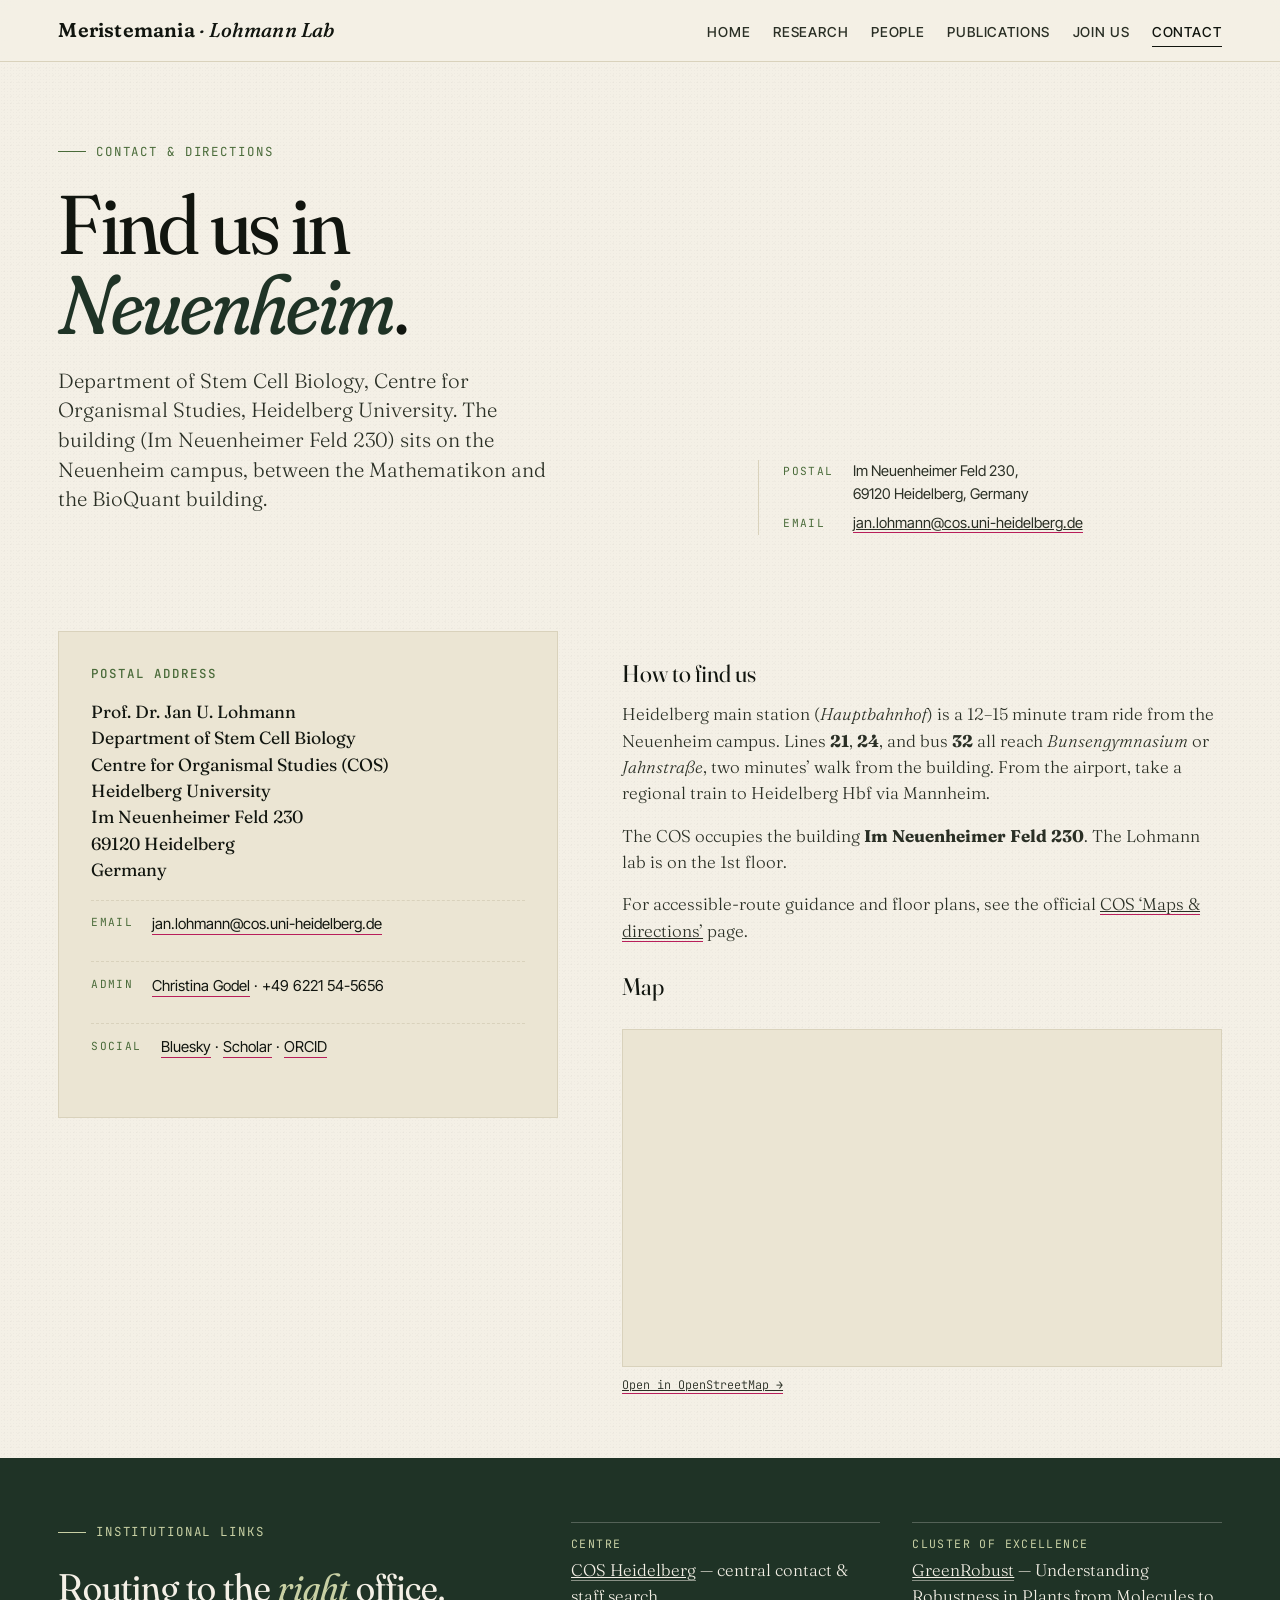
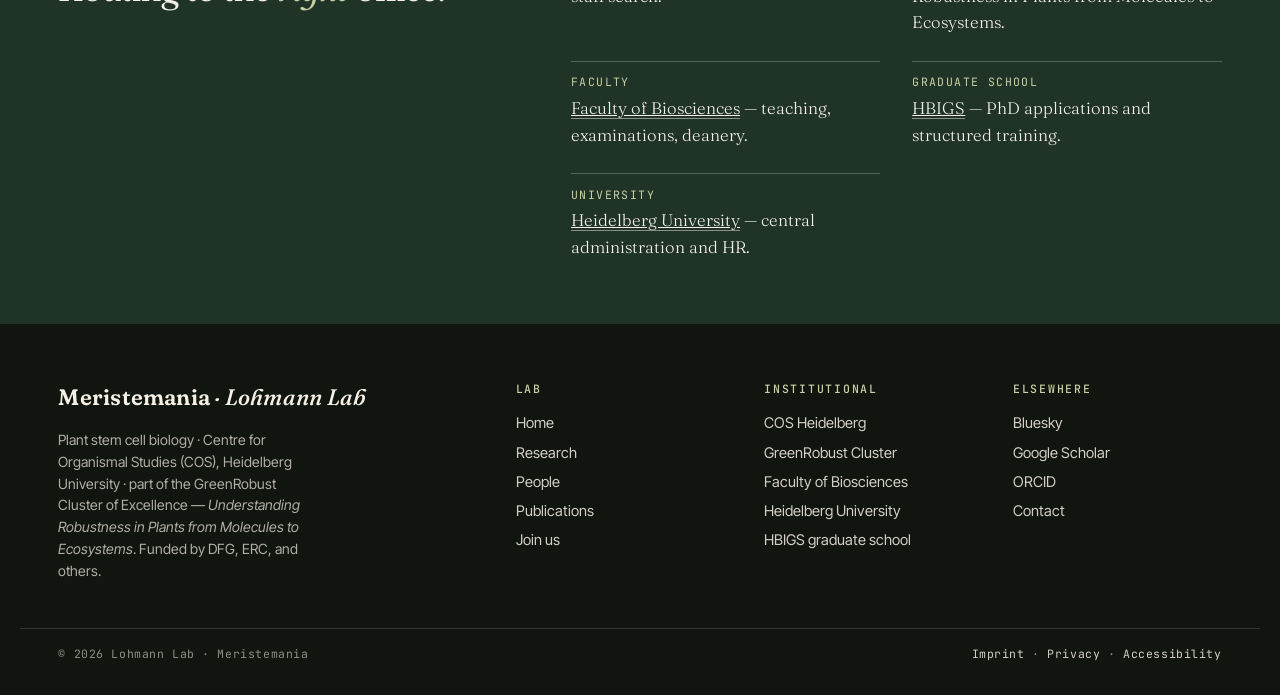
==== contact.html @ 3a53cfdb "Initial publish: Meristemania v1" ====
<!DOCTYPE html>
<html lang="en">
<head>
  <meta charset="UTF-8" />
  <meta name="viewport" content="width=device-width, initial-scale=1.0" />
  <title>Contact &mdash; Lohmann Lab &middot; Meristemania</title>
  <meta name="description" content="Contact details, address and directions for the Lohmann Lab at the Centre for Organismal Studies, Heidelberg University." />

  <link rel="icon" type="image/svg+xml" href="favicon.svg">
  <link rel="preconnect" href="https://fonts.googleapis.com">
  <link rel="preconnect" href="https://fonts.gstatic.com" crossorigin>
  <link href="https://fonts.googleapis.com/css2?family=Fraunces:opsz,wght,SOFT,WONK@9..144,300..900,0..100,0..1&family=Inter+Tight:wght@300;400;500;600&family=JetBrains+Mono:wght@400;500&display=swap" rel="stylesheet">
  <link rel="stylesheet" href="assets/css/site.css">
</head>
<body>

  <!-- ============== TOP BAR ============== -->
  <header class="topbar">
    <div class="topbar-inner">
      <a href="index.html" class="brand"><b>Meristemania</b> &middot; <i>Lohmann Lab</i></a>
      <button class="menu-toggle" aria-expanded="false" aria-controls="primary-nav" onclick="var n=document.getElementById('primary-nav');n.classList.toggle('open');this.setAttribute('aria-expanded',n.classList.contains('open'));">Menu</button>
      <nav class="primary" id="primary-nav" aria-label="Primary">
        <a href="index.html">Home</a>
        <a href="research.html">Research</a>
        <a href="people.html">People</a>
        <a href="publications.html">Publications</a>
        <a href="join.html">Join us</a>
        <a href="contact.html" class="current">Contact</a>
      </nav>
    </div>
  </header>

  <!-- ============== MASTHEAD ============== -->
  <section class="masthead">
    <div>
      <div class="eyebrow reveal reveal-1">Contact &amp; directions</div>
      <h1 class="title reveal reveal-2">
        Find us in <em>Neuenheim</em>.
      </h1>
      <p class="lede reveal reveal-3">
        Department of Stem Cell Biology, Centre for Organismal Studies, Heidelberg University. The building (Im Neuenheimer Feld&nbsp;230) sits on the Neuenheim campus, between the Mathematikon and the BioQuant building.
      </p>
    </div>
    <aside class="masthead-aside reveal reveal-4">
      <dl>
        <dt>Postal</dt><dd>Im Neuenheimer Feld 230,<br/>69120 Heidelberg, Germany</dd>
        <dt>Email</dt><dd><a href="mailto:jan.lohmann@cos.uni-heidelberg.de" style="border-bottom:1px solid var(--magenta);">jan.lohmann@cos.uni-heidelberg.de</a></dd>
      </dl>
    </aside>
  </section>

  <!-- ============== CONTACT GRID ============== -->
  <section class="contact-grid">

    <div class="contact-card">
      <h3>Postal address</h3>
      <address>
        Prof. Dr. Jan U. Lohmann<br/>
        Department of Stem Cell Biology<br/>
        Centre for Organismal Studies (COS)<br/>
        Heidelberg University<br/>
        Im Neuenheimer Feld 230<br/>
        69120 Heidelberg<br/>
        Germany
      </address>
      <dl class="row">
        <dt>Email</dt><dd><a href="mailto:jan.lohmann@cos.uni-heidelberg.de">jan.lohmann@cos.uni-heidelberg.de</a></dd>
      </dl>
      <dl class="row">
        <dt>Admin</dt><dd><a href="mailto:christina.godel@cos.uni-heidelberg.de">Christina Godel</a> &middot; +49 6221 54-5656</dd>
      </dl>
      <dl class="row">
        <dt>Social</dt><dd><a href="https://bsky.app/profile/meristemania.bsky.social">Bluesky</a> &middot; <a href="https://scholar.google.com/citations?user=BkbnIxkAAAAJ">Scholar</a> &middot; <a href="https://orcid.org/0000-0003-3667-187X">ORCID</a></dd>
      </dl>
    </div>

    <div class="directions">
      <h3>How to find us</h3>
      <p>
        Heidelberg main station (<em>Hauptbahnhof</em>) is a 12&ndash;15 minute tram ride from the Neuenheim campus. Lines <strong>21</strong>, <strong>24</strong>, and bus <strong>32</strong> all reach <em>Bunsengymnasium</em> or <em>Jahnstra&szlig;e</em>, two minutes&rsquo; walk from the building. From the airport, take a regional train to Heidelberg Hbf via Mannheim.
      </p>
      <p>
        The COS occupies the building <strong>Im Neuenheimer Feld 230</strong>. The Lohmann lab is on the 1st floor.
      </p>
      <p>
        For accessible-route guidance and floor plans, see the official
        <a href="https://www.cos.uni-heidelberg.de/en/centre-for-organismal-studies-heidelberg/maps-and-directions" style="border-bottom:1px solid var(--magenta);">COS &lsquo;Maps &amp; directions&rsquo;</a> page.
      </p>

      <h3>Map</h3>
      <div class="map-wrap">
        <iframe
          title="Map &mdash; Im Neuenheimer Feld 230, Heidelberg"
          loading="lazy"
          src="https://www.openstreetmap.org/export/embed.html?bbox=8.6677%2C49.4144%2C8.6817%2C49.4214&amp;layer=mapnik&amp;marker=49.41793%2C8.67470">
        </iframe>
      </div>
      <p style="font-family: var(--mono); font-size: 0.74rem; margin-top: 0.6rem;">
        <a href="https://www.openstreetmap.org/?mlat=49.41793&amp;mlon=8.67470#map=18/49.41793/8.67470" style="border-bottom:1px solid var(--magenta);">Open in OpenStreetMap &rarr;</a>
      </p>
    </div>

  </section>

  <!-- ============== INSTITUTIONAL CONTACT ============== -->
  <section class="approach" style="margin-top:0;">
    <div class="approach-inner">
      <div>
        <div class="eyebrow">Institutional links</div>
        <h2>Routing to the <em>right</em> office.</h2>
      </div>
      <ul class="approach-list">
        <li>
          <span class="label">Centre</span>
          <span class="body"><a href="https://www.cos.uni-heidelberg.de/en" style="border-bottom:1px solid rgba(244,240,230,0.5);">COS Heidelberg</a> &mdash; central contact &amp; staff search.</span>
        </li>
        <li>
          <span class="label">Cluster of Excellence</span>
          <span class="body"><a href="https://greenrobust.de" style="border-bottom:1px solid rgba(244,240,230,0.5);">GreenRobust</a> &mdash; Understanding Robustness in Plants from Molecules to Ecosystems.</span>
        </li>
        <li>
          <span class="label">Faculty</span>
          <span class="body"><a href="https://www.bio.uni-heidelberg.de" style="border-bottom:1px solid rgba(244,240,230,0.5);">Faculty of Biosciences</a> &mdash; teaching, examinations, deanery.</span>
        </li>
        <li>
          <span class="label">Graduate school</span>
          <span class="body"><a href="http://www.hbigs.uni-heidelberg.de/" style="border-bottom:1px solid rgba(244,240,230,0.5);">HBIGS</a> &mdash; PhD applications and structured training.</span>
        </li>
        <li>
          <span class="label">University</span>
          <span class="body"><a href="https://www.uni-heidelberg.de/" style="border-bottom:1px solid rgba(244,240,230,0.5);">Heidelberg University</a> &mdash; central administration and HR.</span>
        </li>
      </ul>
    </div>
  </section>

  <!-- ============== FOOTER ============== -->
  <footer>
    <div class="footer-inner">
      <div class="brand-block">
        <span class="brand"><b>Meristemania</b> &middot; <i>Lohmann Lab</i></span>
        <p>Plant stem cell biology &middot; Centre for Organismal Studies (COS), Heidelberg University &middot; part of the <a href="https://greenrobust.de" style="color:inherit;">GreenRobust</a> Cluster of Excellence &mdash; <em>Understanding Robustness in Plants from Molecules to Ecosystems</em>. Funded by DFG, ERC, and others.</p>
      </div>
      <div>
        <h4>Lab</h4>
        <ul>
          <li><a href="index.html">Home</a></li>
          <li><a href="research.html">Research</a></li>
          <li><a href="people.html">People</a></li>
          <li><a href="publications.html">Publications</a></li>
          <li><a href="join.html">Join us</a></li>
        </ul>
      </div>
      <div>
        <h4>Institutional</h4>
        <ul>
          <li><a href="https://www.cos.uni-heidelberg.de/en">COS Heidelberg</a></li>
          <li><a href="https://greenrobust.de">GreenRobust Cluster</a></li>
          <li><a href="https://www.bio.uni-heidelberg.de">Faculty of Biosciences</a></li>
          <li><a href="https://www.uni-heidelberg.de/">Heidelberg University</a></li>
          <li><a href="http://www.hbigs.uni-heidelberg.de/">HBIGS graduate school</a></li>
        </ul>
      </div>
      <div>
        <h4>Elsewhere</h4>
        <ul>
          <li><a href="https://bsky.app/profile/meristemania.bsky.social">Bluesky</a></li>
          <li><a href="https://scholar.google.com/citations?user=BkbnIxkAAAAJ">Google Scholar</a></li>
          <li><a href="https://orcid.org/0000-0003-3667-187X">ORCID</a></li>
          <li><a href="contact.html">Contact</a></li>
        </ul>
      </div>
    </div>
    <div class="footer-legal">
      <span>&copy; <span id="yr">2026</span> Lohmann Lab &middot; Meristemania</span>
      <span><a href="https://www.uni-heidelberg.de/de/impressum">Imprint</a> &middot; <a href="https://www.uni-heidelberg.de/de/datenschutzerklaerung">Privacy</a> &middot; <a href="https://www.uni-heidelberg.de/de/barrierefreiheit">Accessibility</a></span>
    </div>
  </footer>

  <script>document.getElementById("yr").textContent = new Date().getFullYear();</script>
</body>
</html>
---- assets/css/site.css ----
/* =====================================================================
   Meristemania · Lohmann Lab — site stylesheet
   Botanical-editorial design system. Tokens, layout, and components used
   across every page. Page-specific styles live in each HTML file's
   <style> block when needed.
   ===================================================================== */

:root {
  /* Palette: botanical, editorial. Deep meristem green, ink, warm paper. */
  --paper:        #f4f0e6;
  --paper-warm:   #ebe5d3;
  --ink:          #11150f;
  --ink-soft:     #2a2f25;
  --rule:         #d9d2bc;
  --green-deep:   #1f3326;    /* leaf in shadow */
  --green-mid:    #4a6b3a;    /* young meristem */
  --green-pale:   #c8d0a4;
  --magenta:      #b81e5a;    /* WUS reporter accent */
  --amber:        #c98a1a;    /* cytokinin/auxin accent */

  --serif:  "Fraunces", "EB Garamond", Georgia, serif;
  --sans:   "Inter Tight", system-ui, sans-serif;
  --mono:   "JetBrains Mono", ui-monospace, monospace;

  --maxw: 1240px;
  --gutter: clamp(1.2rem, 3vw, 2.4rem);
}

*, *::before, *::after { box-sizing: border-box; }

html { scroll-behavior: smooth; }

body {
  margin: 0;
  background: var(--paper);
  color: var(--ink);
  font-family: var(--sans);
  font-size: 17px;
  line-height: 1.55;
  font-weight: 400;
  -webkit-font-smoothing: antialiased;
  text-rendering: optimizeLegibility;
  background-image:
    radial-gradient(rgba(17,21,15,0.025) 1px, transparent 1px),
    radial-gradient(rgba(17,21,15,0.02) 1px, transparent 1px);
  background-size: 3px 3px, 7px 7px;
  background-position: 0 0, 1px 2px;
}

a { color: inherit; }
img { max-width: 100%; height: auto; display: block; }

/* ------- top bar ------- */
.topbar {
  position: sticky;
  top: 0;
  z-index: 50;
  background: rgba(244, 240, 230, 0.86);
  backdrop-filter: saturate(140%) blur(12px);
  border-bottom: 1px solid var(--rule);
}
.topbar-inner {
  max-width: var(--maxw);
  margin: 0 auto;
  padding: 0.9rem var(--gutter);
  display: flex;
  align-items: baseline;
  justify-content: space-between;
  gap: 1.5rem;
}
.brand {
  font-family: var(--serif);
  font-weight: 500;
  font-style: italic;
  font-size: 1.25rem;
  letter-spacing: 0.01em;
  text-decoration: none;
}
.brand b {
  font-style: normal;
  font-weight: 600;
  font-variation-settings: "SOFT" 100;
}
nav.primary {
  display: flex;
  gap: 1.4rem;
  font-size: 0.86rem;
  font-weight: 500;
  letter-spacing: 0.06em;
  text-transform: uppercase;
}
nav.primary a {
  text-decoration: none;
  color: var(--ink-soft);
  padding-bottom: 2px;
  border-bottom: 1px solid transparent;
  transition: border-color 0.2s, color 0.2s;
}
nav.primary a:hover { color: var(--ink); border-bottom-color: var(--magenta); }
nav.primary a.current { color: var(--ink); border-bottom-color: var(--ink); }

.menu-toggle {
  display: none;
  background: transparent;
  border: 1px solid var(--rule);
  font: inherit;
  font-family: var(--mono);
  font-size: 0.72rem;
  letter-spacing: 0.12em;
  text-transform: uppercase;
  color: var(--ink-soft);
  padding: 0.4rem 0.7rem;
  cursor: pointer;
  border-radius: 4px;
}

@media (max-width: 720px) {
  nav.primary {
    display: none;
    position: absolute;
    top: 100%;
    left: 0;
    right: 0;
    flex-direction: column;
    background: var(--paper);
    border-bottom: 1px solid var(--rule);
    padding: 1.2rem var(--gutter);
    gap: 1rem;
  }
  nav.primary.open { display: flex; }
  .menu-toggle { display: inline-block; }
  .topbar-inner { position: relative; }
}

/* ------- masthead ------- */
.masthead {
  max-width: var(--maxw);
  margin: 0 auto;
  padding: 5rem var(--gutter) 3rem;
  display: grid;
  grid-template-columns: minmax(0, 7fr) minmax(0, 5fr);
  gap: clamp(1.5rem, 4vw, 4rem);
  align-items: end;
}
@media (max-width: 880px) {
  .masthead { grid-template-columns: 1fr; padding-top: 3rem; }
}

.eyebrow {
  font-family: var(--mono);
  font-size: 0.78rem;
  letter-spacing: 0.15em;
  text-transform: uppercase;
  color: var(--green-mid);
  display: flex;
  align-items: center;
  gap: 0.6rem;
  margin-bottom: 1.5rem;
}
.eyebrow::before {
  content: "";
  display: inline-block;
  width: 28px;
  height: 1px;
  background: var(--green-mid);
}

h1.title {
  font-family: var(--serif);
  font-weight: 400;
  font-variation-settings: "opsz" 144, "SOFT" 50, "WONK" 1;
  font-size: clamp(2.8rem, 6.5vw, 5.6rem);
  line-height: 0.96;
  letter-spacing: -0.02em;
  margin: 0 0 1.2rem;
  color: var(--ink);
}
h1.title em {
  font-style: italic;
  color: var(--green-deep);
  font-variation-settings: "opsz" 144, "SOFT" 100, "WONK" 1;
}

.lede {
  font-family: var(--serif);
  font-weight: 300;
  font-size: clamp(1.15rem, 1.6vw, 1.4rem);
  line-height: 1.45;
  color: var(--ink-soft);
  max-width: 38ch;
}

.masthead-aside {
  border-left: 1px solid var(--rule);
  padding-left: 1.5rem;
  font-size: 0.92rem;
  color: var(--ink-soft);
}
@media (max-width: 880px) {
  .masthead-aside { border-left: 0; padding-left: 0; border-top: 1px solid var(--rule); padding-top: 1.4rem; }
}
.masthead-aside dl { margin: 0; display: grid; grid-template-columns: max-content 1fr; gap: 0.4rem 1.2rem; }
.masthead-aside dt {
  font-family: var(--mono);
  font-size: 0.7rem;
  letter-spacing: 0.12em;
  text-transform: uppercase;
  color: var(--green-mid);
  padding-top: 0.18rem;
}
.masthead-aside dd { margin: 0; }
.masthead-aside dd em { font-family: var(--serif); font-style: italic; }

/* ------- schematic strip ------- */
.schematic {
  max-width: var(--maxw);
  margin: 0 auto;
  padding: 0 var(--gutter);
}
.schematic-frame {
  border-top: 1px solid var(--rule);
  border-bottom: 1px solid var(--rule);
  padding: 2.5rem 0;
  display: grid;
  grid-template-columns: minmax(0, 1fr) auto minmax(0, 1fr);
  gap: 2rem;
  align-items: center;
}
@media (max-width: 880px) {
  .schematic-frame { grid-template-columns: 1fr; }
}
.schematic-text {
  font-family: var(--serif);
  font-style: italic;
  font-weight: 300;
  font-size: 1.05rem;
  line-height: 1.6;
  color: var(--ink-soft);
}
.schematic svg { display: block; margin: 0 auto; }

/* ------- section heading ------- */
.section {
  max-width: var(--maxw);
  margin: 0 auto;
  padding: 5rem var(--gutter) 2rem;
}
.section-head {
  display: grid;
  grid-template-columns: 1fr auto;
  align-items: end;
  gap: 1rem;
  margin-bottom: 3rem;
  border-bottom: 1px solid var(--ink);
  padding-bottom: 1rem;
}
.section-head h2 {
  font-family: var(--serif);
  font-weight: 400;
  font-variation-settings: "opsz" 96, "SOFT" 30;
  font-size: clamp(1.8rem, 3.2vw, 2.6rem);
  letter-spacing: -0.01em;
  margin: 0;
}
.section-head .counter {
  font-family: var(--mono);
  font-size: 0.78rem;
  letter-spacing: 0.15em;
  text-transform: uppercase;
  color: var(--green-mid);
}
.section-head a { text-decoration: none; }

/* ------- research axes ------- */
.axes {
  display: grid;
  grid-template-columns: repeat(2, minmax(0, 1fr));
  gap: 1px;
  background: var(--rule);
  border: 1px solid var(--rule);
}
@media (max-width: 880px) { .axes { grid-template-columns: 1fr; } }

.axis {
  background: var(--paper);
  padding: 2.4rem 2rem 2.2rem;
  position: relative;
  transition: background 0.3s;
}
.axis:hover { background: var(--paper-warm); }

.axis-num {
  font-family: var(--mono);
  font-size: 0.72rem;
  letter-spacing: 0.18em;
  color: var(--green-mid);
  margin-bottom: 1.1rem;
  display: flex;
  align-items: center;
  gap: 0.5rem;
}
.axis-num::after {
  content: "";
  flex: 1;
  height: 1px;
  background: currentColor;
  opacity: 0.35;
}
.axis h3 {
  font-family: var(--serif);
  font-weight: 400;
  font-variation-settings: "opsz" 72, "SOFT" 50;
  font-size: 1.55rem;
  line-height: 1.15;
  letter-spacing: -0.005em;
  margin: 0 0 0.9rem;
  color: var(--ink);
}
.axis h3 em { font-style: italic; color: var(--green-deep); }
.axis p { margin: 0 0 1.2rem; font-size: 0.98rem; color: var(--ink-soft); }
.axis .keywords {
  display: flex;
  flex-wrap: wrap;
  gap: 0.4rem;
  margin-top: 1.4rem;
}
.axis .kw {
  font-family: var(--mono);
  font-size: 0.7rem;
  letter-spacing: 0.05em;
  padding: 0.25rem 0.55rem;
  border: 1px solid var(--rule);
  border-radius: 999px;
  color: var(--ink-soft);
  background: transparent;
}
.axis .ref {
  font-family: var(--mono);
  font-size: 0.72rem;
  letter-spacing: 0.05em;
  color: var(--green-mid);
  margin-top: 1.2rem;
  padding-top: 0.9rem;
  border-top: 1px dashed var(--rule);
}
.axis .ref strong { color: var(--ink); font-weight: 500; }
.axis .ref em { font-style: italic; }

.axis.a1::before, .axis.a2::before, .axis.a3::before, .axis.a4::before {
  content: "";
  position: absolute;
  top: 0; left: 0;
  width: 100%;
  height: 3px;
}
.axis.a1::before { background: var(--magenta); }
.axis.a2::before { background: var(--green-deep); }
.axis.a3::before { background: var(--amber); }
.axis.a4::before { background: var(--green-mid); }

/* ------- approach strip ------- */
.approach {
  background: var(--green-deep);
  color: var(--paper);
  margin-top: 5rem;
}
.approach-inner {
  max-width: var(--maxw);
  margin: 0 auto;
  padding: 4rem var(--gutter);
  display: grid;
  grid-template-columns: minmax(0, 1fr) minmax(0, 1.4fr);
  gap: 3rem;
  align-items: start;
}
@media (max-width: 880px) { .approach-inner { grid-template-columns: 1fr; } }

.approach .eyebrow { color: var(--green-pale); }
.approach .eyebrow::before { background: var(--green-pale); }
.approach h2 {
  font-family: var(--serif);
  font-weight: 400;
  font-variation-settings: "opsz" 96, "SOFT" 50;
  font-size: clamp(1.8rem, 3vw, 2.4rem);
  line-height: 1.1;
  margin: 0;
  color: var(--paper);
}
.approach h2 em { font-style: italic; color: var(--green-pale); }
.approach-list {
  display: grid;
  grid-template-columns: repeat(2, minmax(0, 1fr));
  gap: 1.6rem 2rem;
  margin: 0;
  padding: 0;
  list-style: none;
}
@media (max-width: 560px) { .approach-list { grid-template-columns: 1fr; } }
.approach-list li {
  border-top: 1px solid rgba(244,240,230,0.25);
  padding-top: 0.7rem;
}
.approach-list .label {
  font-family: var(--mono);
  font-size: 0.72rem;
  letter-spacing: 0.12em;
  text-transform: uppercase;
  color: var(--green-pale);
  display: block;
  margin-bottom: 0.25rem;
}
.approach-list .body {
  font-family: var(--serif);
  font-size: 1.05rem;
  line-height: 1.4;
  font-weight: 300;
  color: var(--paper);
}

/* ------- model organism + tools ------- */
.organism {
  max-width: var(--maxw);
  margin: 0 auto;
  padding: 5rem var(--gutter);
  display: grid;
  grid-template-columns: minmax(0, 4fr) minmax(0, 6fr);
  gap: clamp(2rem, 5vw, 5rem);
  align-items: start;
}
@media (max-width: 880px) { .organism { grid-template-columns: 1fr; } }

.organism-figure {
  border: 1px solid var(--rule);
  padding: 1.5rem;
  background: var(--paper-warm);
}
.organism-figure svg, .organism-figure img { width: 100%; height: auto; display: block; }
.organism-figure figcaption {
  font-family: var(--mono);
  font-size: 0.72rem;
  letter-spacing: 0.08em;
  color: var(--ink-soft);
  margin-top: 1rem;
  line-height: 1.45;
}
.organism h2 {
  font-family: var(--serif);
  font-weight: 400;
  font-variation-settings: "opsz" 96, "SOFT" 50;
  font-size: clamp(1.8rem, 3vw, 2.4rem);
  line-height: 1.1;
  margin: 0 0 1.2rem;
}
.organism h2 em { font-style: italic; color: var(--green-deep); }
.organism p { color: var(--ink-soft); max-width: 56ch; }
.organism p + p { margin-top: 1rem; }

/* ------- selected / paper list (compact) ------- */
.papers {
  background: var(--paper-warm);
  border-top: 1px solid var(--rule);
  border-bottom: 1px solid var(--rule);
}
.papers-inner {
  max-width: var(--maxw);
  margin: 0 auto;
  padding: 5rem var(--gutter);
}
.papers-list { list-style: none; margin: 0; padding: 0; display: grid; gap: 0; }
.paper {
  display: grid;
  grid-template-columns: 110px 1fr auto;
  gap: 2rem;
  padding: 1.6rem 0;
  border-top: 1px solid var(--rule);
  align-items: baseline;
}
.paper:last-child { border-bottom: 1px solid var(--rule); }
@media (max-width: 720px) {
  .paper { grid-template-columns: 1fr; gap: 0.4rem; padding: 1.4rem 0; }
}
.paper .yr {
  font-family: var(--serif);
  font-style: italic;
  font-variation-settings: "opsz" 96;
  font-size: 1.8rem;
  color: var(--green-mid);
  line-height: 1;
}
.paper .meta {
  font-family: var(--serif);
  font-size: 1.05rem;
  line-height: 1.4;
  color: var(--ink);
}
.paper .meta .authors {
  font-family: var(--sans);
  font-size: 0.84rem;
  color: var(--ink-soft);
  display: block;
  margin-top: 0.3rem;
}
.paper .venue {
  font-family: var(--mono);
  font-size: 0.78rem;
  letter-spacing: 0.06em;
  text-transform: uppercase;
  color: var(--magenta);
  white-space: nowrap;
  align-self: start;
}

/* ------- footer ------- */
footer {
  background: var(--ink);
  color: var(--paper);
  margin-top: 0;
}
.footer-inner {
  max-width: var(--maxw);
  margin: 0 auto;
  padding: 3.5rem var(--gutter) 2rem;
  display: grid;
  grid-template-columns: minmax(0, 2fr) repeat(3, minmax(0, 1fr));
  gap: 2.5rem;
}
@media (max-width: 720px) { .footer-inner { grid-template-columns: 1fr 1fr; } }
@media (max-width: 480px) { .footer-inner { grid-template-columns: 1fr; } }

footer .brand-block .brand {
  color: var(--paper);
  display: block;
  font-size: 1.4rem;
  margin-bottom: 0.6rem;
}
footer .brand-block p {
  font-size: 0.88rem;
  color: rgba(244,240,230,0.7);
  max-width: 32ch;
}
footer h4 {
  font-family: var(--mono);
  font-size: 0.72rem;
  letter-spacing: 0.15em;
  text-transform: uppercase;
  color: var(--green-pale);
  margin: 0 0 0.9rem;
  font-weight: 500;
}
footer ul { list-style: none; padding: 0; margin: 0; }
footer li { margin-bottom: 0.4rem; font-size: 0.92rem; }
footer a {
  color: rgba(244,240,230,0.85);
  text-decoration: none;
  border-bottom: 1px solid transparent;
  transition: border-color 0.2s;
}
footer a:hover { border-bottom-color: var(--green-pale); }
.footer-legal {
  max-width: var(--maxw);
  margin: 0 auto;
  padding: 1rem var(--gutter) 2rem;
  border-top: 1px solid rgba(244,240,230,0.15);
  font-family: var(--mono);
  font-size: 0.72rem;
  letter-spacing: 0.05em;
  color: rgba(244,240,230,0.55);
  display: flex;
  justify-content: space-between;
  flex-wrap: wrap;
  gap: 1rem;
}

/* ------- entrance animation ------- */
@media (prefers-reduced-motion: no-preference) {
  .reveal {
    opacity: 0;
    transform: translateY(12px);
    animation: rise 0.9s cubic-bezier(.2,.7,.2,1) forwards;
  }
  .reveal-1 { animation-delay: 0.05s; }
  .reveal-2 { animation-delay: 0.15s; }
  .reveal-3 { animation-delay: 0.25s; }
  .reveal-4 { animation-delay: 0.35s; }
  .reveal-5 { animation-delay: 0.45s; }
  @keyframes rise {
    to { opacity: 1; transform: translateY(0); }
  }
}

::selection { background: var(--magenta); color: var(--paper); }

@media (max-width: 560px) {
  body { font-size: 16px; }
  .section { padding-top: 3.5rem; }
}

/* =====================================================================
   Page-specific components added for landing/people/publications/join/contact
   ===================================================================== */

/* ------- landing hero with imagery ------- */
.hero {
  max-width: var(--maxw);
  margin: 0 auto;
  padding: 4rem var(--gutter) 2rem;
  display: grid;
  grid-template-columns: minmax(0, 6fr) minmax(0, 5fr);
  gap: clamp(2rem, 5vw, 4.5rem);
  align-items: center;
}
@media (max-width: 880px) { .hero { grid-template-columns: 1fr; padding-top: 2.5rem; } }
.hero-image {
  border: 1px solid var(--rule);
  background: #0a0a08;
  overflow: hidden;
}
.hero-image img { width: 100%; display: block; }
.hero h1.title { font-size: clamp(2.5rem, 5.5vw, 4.6rem); }

/* ------- pillars (research overview teaser) ------- */
.pillars {
  display: grid;
  grid-template-columns: repeat(4, minmax(0,1fr));
  gap: 0;
  border-top: 1px solid var(--rule);
  border-bottom: 1px solid var(--rule);
}
@media (max-width: 880px) { .pillars { grid-template-columns: repeat(2, 1fr); } }
@media (max-width: 480px) { .pillars { grid-template-columns: 1fr; } }
.pillar {
  padding: 2rem 1.6rem;
  border-right: 1px solid var(--rule);
  position: relative;
}
.pillar:last-child { border-right: 0; }
@media (max-width: 880px) {
  .pillar:nth-child(2) { border-right: 0; }
  .pillar:nth-child(1), .pillar:nth-child(2) { border-bottom: 1px solid var(--rule); }
}
@media (max-width: 480px) {
  .pillar { border-right: 0; border-bottom: 1px solid var(--rule); }
  .pillar:last-child { border-bottom: 0; }
}
.pillar .pn {
  font-family: var(--mono);
  font-size: 0.72rem;
  letter-spacing: 0.18em;
  color: var(--green-mid);
  margin-bottom: 0.6rem;
}
.pillar h3 {
  font-family: var(--serif);
  font-weight: 400;
  font-variation-settings: "opsz" 72;
  font-size: 1.2rem;
  margin: 0 0 0.5rem;
  line-height: 1.2;
}
.pillar h3 em { font-style: italic; color: var(--green-deep); }
.pillar p { font-size: 0.9rem; color: var(--ink-soft); margin: 0; }

/* ------- inline image figure block ------- */
.figure-wide {
  max-width: var(--maxw);
  margin: 4rem auto;
  padding: 0 var(--gutter);
}
.figure-wide figure { margin: 0; }
.figure-wide img {
  width: 100%;
  border: 1px solid var(--rule);
  background: #0a0a08;
}
.figure-wide figcaption {
  font-family: var(--mono);
  font-size: 0.72rem;
  letter-spacing: 0.06em;
  color: var(--ink-soft);
  margin-top: 0.7rem;
  line-height: 1.5;
}

/* ------- CTA strip ------- */
.cta {
  background: var(--green-deep);
  color: var(--paper);
}
.cta-inner {
  max-width: var(--maxw);
  margin: 0 auto;
  padding: 3.5rem var(--gutter);
  display: grid;
  grid-template-columns: minmax(0, 1.4fr) auto;
  align-items: center;
  gap: 2rem;
}
@media (max-width: 720px) { .cta-inner { grid-template-columns: 1fr; } }
.cta h2 {
  font-family: var(--serif);
  font-weight: 400;
  font-variation-settings: "opsz" 96, "SOFT" 50;
  font-size: clamp(1.6rem, 2.6vw, 2.2rem);
  margin: 0;
  line-height: 1.15;
}
.cta h2 em { font-style: italic; color: var(--green-pale); }
.btn {
  display: inline-block;
  font-family: var(--mono);
  font-size: 0.78rem;
  letter-spacing: 0.12em;
  text-transform: uppercase;
  color: var(--paper);
  background: transparent;
  border: 1px solid var(--green-pale);
  padding: 0.85rem 1.4rem;
  text-decoration: none;
  transition: background 0.2s, color 0.2s;
}
.btn:hover { background: var(--green-pale); color: var(--green-deep); }
.btn.solid { background: var(--magenta); border-color: var(--magenta); color: var(--paper); }
.btn.solid:hover { background: var(--paper); color: var(--magenta); }
.btn.dark {
  color: var(--ink);
  border-color: var(--ink);
}
.btn.dark:hover { background: var(--ink); color: var(--paper); }

/* ------- PI block (people page) ------- */
.pi {
  max-width: var(--maxw);
  margin: 0 auto;
  padding: 4rem var(--gutter) 2rem;
  display: grid;
  grid-template-columns: minmax(0, 4fr) minmax(0, 7fr);
  gap: clamp(2rem, 5vw, 4rem);
  align-items: start;
}
@media (max-width: 880px) { .pi { grid-template-columns: 1fr; } }
.pi-photo {
  border: 1px solid var(--rule);
  background: var(--paper-warm);
  padding: 0.6rem;
}
.pi-photo img { width: 100%; display: block; }
.pi h2 {
  font-family: var(--serif);
  font-weight: 400;
  font-variation-settings: "opsz" 144, "SOFT" 50;
  font-size: clamp(2rem, 3.4vw, 2.8rem);
  line-height: 1.05;
  margin: 0.4rem 0 0.4rem;
}
.pi .pi-role {
  font-family: var(--mono);
  font-size: 0.78rem;
  letter-spacing: 0.1em;
  text-transform: uppercase;
  color: var(--green-mid);
  margin-bottom: 1.2rem;
}
.pi p { color: var(--ink-soft); max-width: 62ch; margin: 0 0 1rem; }
.pi-links {
  display: flex;
  flex-wrap: wrap;
  gap: 0.8rem 1.2rem;
  margin-top: 1.6rem;
  font-family: var(--mono);
  font-size: 0.78rem;
  letter-spacing: 0.06em;
}
.pi-links a {
  text-decoration: none;
  color: var(--ink);
  border-bottom: 1px solid var(--magenta);
  padding-bottom: 2px;
}
.pi-links a:hover { color: var(--magenta); }

/* ------- people roster grid ------- */
.roster {
  max-width: var(--maxw);
  margin: 0 auto;
  padding: 2rem var(--gutter) 4rem;
}
.roster-group { margin-bottom: 3.5rem; }
.roster-group h3 {
  font-family: var(--mono);
  font-weight: 500;
  font-size: 0.82rem;
  letter-spacing: 0.16em;
  text-transform: uppercase;
  color: var(--green-mid);
  margin: 0 0 1.4rem;
  padding-bottom: 0.7rem;
  border-bottom: 1px solid var(--rule);
  display: flex;
  align-items: baseline;
  justify-content: space-between;
}
.roster-group h3 span {
  font-family: var(--serif);
  font-style: italic;
  font-weight: 400;
  text-transform: none;
  letter-spacing: 0;
  color: var(--ink-soft);
  font-size: 0.95rem;
}
.people-grid {
  display: grid;
  grid-template-columns: repeat(auto-fill, minmax(260px, 1fr));
  gap: 1.4rem 1.6rem;
}
.person {
  padding: 1.1rem 1.1rem 1rem;
  background: var(--paper);
  border: 1px solid var(--rule);
  display: flex;
  flex-direction: column;
  gap: 0.4rem;
}
.person .name {
  font-family: var(--serif);
  font-weight: 500;
  font-size: 1.1rem;
  line-height: 1.2;
  color: var(--ink);
}
.person .role {
  font-family: var(--mono);
  font-size: 0.7rem;
  letter-spacing: 0.06em;
  text-transform: uppercase;
  color: var(--green-mid);
}
.person .focus {
  font-size: 0.88rem;
  color: var(--ink-soft);
  margin-top: 0.2rem;
  font-style: italic;
  font-family: var(--serif);
  font-weight: 300;
}
.person a.mail {
  margin-top: auto;
  padding-top: 0.6rem;
  font-family: var(--mono);
  font-size: 0.68rem;
  color: var(--ink-soft);
  text-decoration: none;
  border-top: 1px dashed var(--rule);
  white-space: nowrap;
  overflow: hidden;
  text-overflow: ellipsis;
  display: block;
}
.person a.mail:hover { color: var(--magenta); }

/* ------- publications page ------- */
.pubs-intro {
  max-width: var(--maxw);
  margin: 0 auto;
  padding: 2rem var(--gutter) 1rem;
}
.pubs-stats {
  display: flex;
  flex-wrap: wrap;
  align-items: flex-end;
  gap: 3rem;
  margin: 0;
  padding: 1.25rem 0;
  border-top: 1px solid var(--rule);
  border-bottom: 1px solid var(--rule);
  color: var(--ink-soft);
}
.pubs-stats .stat { display: flex; flex-direction: column; gap: 0.35rem; }
.pubs-stats dt {
  font-family: var(--mono);
  font-size: 0.68rem;
  letter-spacing: 0.14em;
  text-transform: uppercase;
  color: var(--green-mid);
  margin: 0;
}
.pubs-stats dd {
  margin: 0;
  font-family: var(--serif);
  font-size: 1.7rem;
  line-height: 1;
  color: var(--ink);
  font-feature-settings: "tnum" 1;
}
.pubs-stats dd.source {
  font-family: var(--mono);
  font-size: 0.82rem;
  padding-bottom: 0.2rem;
}
@media (max-width: 600px) {
  .pubs-stats { gap: 1.5rem; align-items: flex-start; }
  .pubs-stats dd { font-size: 1.4rem; }
}
.pub-filter {
  max-width: var(--maxw);
  margin: 0 auto;
  padding: 1.5rem var(--gutter);
  display: flex;
  gap: 0.5rem;
  flex-wrap: wrap;
  align-items: center;
  border-top: 1px solid var(--rule);
  border-bottom: 1px solid var(--rule);
}
.pub-filter .label {
  font-family: var(--mono);
  font-size: 0.72rem;
  letter-spacing: 0.12em;
  text-transform: uppercase;
  color: var(--green-mid);
  margin-right: 0.8rem;
}
.pub-filter button {
  font-family: var(--mono);
  font-size: 0.78rem;
  background: transparent;
  border: 1px solid var(--rule);
  padding: 0.4rem 0.9rem;
  cursor: pointer;
  color: var(--ink-soft);
  border-radius: 999px;
  transition: all 0.18s;
}
.pub-filter button:hover { border-color: var(--ink); color: var(--ink); }
.pub-filter button.active { background: var(--ink); color: var(--paper); border-color: var(--ink); }
.year-group {
  max-width: var(--maxw);
  margin: 0 auto;
  padding: 2.5rem var(--gutter) 0;
}
.year-group h3 {
  font-family: var(--serif);
  font-style: italic;
  font-variation-settings: "opsz" 144;
  font-size: clamp(2rem, 4vw, 3rem);
  color: var(--green-mid);
  margin: 0 0 1rem;
  padding-bottom: 0.4rem;
  border-bottom: 1px solid var(--rule);
}
.pub-list { list-style: none; padding: 0; margin: 0; }
.pub {
  padding: 1.2rem 0;
  border-top: 1px solid var(--rule);
  display: grid;
  grid-template-columns: minmax(0, 1fr) auto;
  gap: 1.5rem;
  align-items: baseline;
}
.pub:first-child { border-top: 0; padding-top: 0.6rem; }
@media (max-width: 720px) {
  .pub { grid-template-columns: 1fr; gap: 0.4rem; }
}
.pub .title {
  font-family: var(--serif);
  font-size: 1.02rem;
  line-height: 1.4;
  color: var(--ink);
}
.pub .title em { font-style: italic; }
.pub .auth {
  font-size: 0.83rem;
  color: var(--ink-soft);
  display: block;
  margin-top: 0.25rem;
}
.pub .venue {
  font-family: var(--mono);
  font-size: 0.74rem;
  letter-spacing: 0.06em;
  text-transform: uppercase;
  color: var(--magenta);
  white-space: nowrap;
  align-self: start;
  padding-top: 0.15rem;
}
.pub.preprint .venue { color: var(--amber); }

/* ------- join page ------- */
.routes {
  max-width: var(--maxw);
  margin: 0 auto;
  padding: 3rem var(--gutter);
  display: grid;
  grid-template-columns: repeat(3, minmax(0,1fr));
  gap: 1px;
  background: var(--rule);
  border: 1px solid var(--rule);
}
@media (max-width: 880px) { .routes { grid-template-columns: 1fr; } }
.route {
  background: var(--paper);
  padding: 2rem 1.8rem;
  position: relative;
}
.route::before {
  content: "";
  position: absolute;
  top: 0; left: 0;
  width: 100%;
  height: 3px;
  background: var(--green-mid);
}
.route.b::before { background: var(--magenta); }
.route.c::before { background: var(--amber); }
.route .level {
  font-family: var(--mono);
  font-size: 0.72rem;
  letter-spacing: 0.16em;
  text-transform: uppercase;
  color: var(--green-mid);
  margin-bottom: 1rem;
  line-height: 1.45;
}
.route h3 {
  font-family: var(--serif);
  font-weight: 400;
  font-variation-settings: "opsz" 72;
  font-size: 1.4rem;
  margin: 0 0 0.7rem;
}
.route h3 em { font-style: italic; color: var(--green-deep); }
.route p { font-size: 0.96rem; color: var(--ink-soft); margin: 0 0 1rem; }
.route .how {
  font-family: var(--mono);
  font-size: 0.78rem;
  color: var(--ink-soft);
  padding-top: 1rem;
  border-top: 1px dashed var(--rule);
}

/* ------- contact page ------- */
.contact-grid {
  max-width: var(--maxw);
  margin: 0 auto;
  padding: 3rem var(--gutter);
  display: grid;
  grid-template-columns: minmax(0, 5fr) minmax(0, 6fr);
  gap: clamp(2rem, 5vw, 4rem);
  align-items: start;
}
@media (max-width: 880px) { .contact-grid { grid-template-columns: 1fr; } }
.contact-card {
  background: var(--paper-warm);
  border: 1px solid var(--rule);
  padding: 2rem;
}
.contact-card h3 {
  font-family: var(--mono);
  font-weight: 500;
  font-size: 0.78rem;
  letter-spacing: 0.16em;
  text-transform: uppercase;
  color: var(--green-mid);
  margin: 0 0 1rem;
}
.contact-card address {
  font-style: normal;
  font-family: var(--serif);
  font-size: 1.1rem;
  line-height: 1.5;
  color: var(--ink);
  margin-bottom: 1rem;
}
.contact-card .row {
  display: grid;
  grid-template-columns: max-content 1fr;
  gap: 0.4rem 1.2rem;
  padding: 0.7rem 0;
  border-top: 1px dashed var(--rule);
  font-size: 0.94rem;
}
.contact-card .row dt {
  font-family: var(--mono);
  font-size: 0.7rem;
  letter-spacing: 0.12em;
  text-transform: uppercase;
  color: var(--green-mid);
  padding-top: 0.15rem;
}
.contact-card .row dd { margin: 0; }
.contact-card .row dd a { text-decoration: none; border-bottom: 1px solid var(--magenta); padding-bottom: 1px; }
.contact-card .row dd a:hover { color: var(--magenta); }
.directions {
  font-family: var(--serif);
  font-weight: 300;
  color: var(--ink-soft);
}
.directions p { margin: 0 0 1rem; max-width: 56ch; }
.directions h3 {
  font-family: var(--serif);
  font-weight: 400;
  font-variation-settings: "opsz" 96;
  font-size: 1.5rem;
  color: var(--ink);
  margin: 1.5rem 0 0.6rem;
}
.map-wrap {
  border: 1px solid var(--rule);
  margin-top: 1.5rem;
  background: var(--paper-warm);
  aspect-ratio: 16 / 9;
}
.map-wrap iframe { width: 100%; height: 100%; border: 0; display: block; }
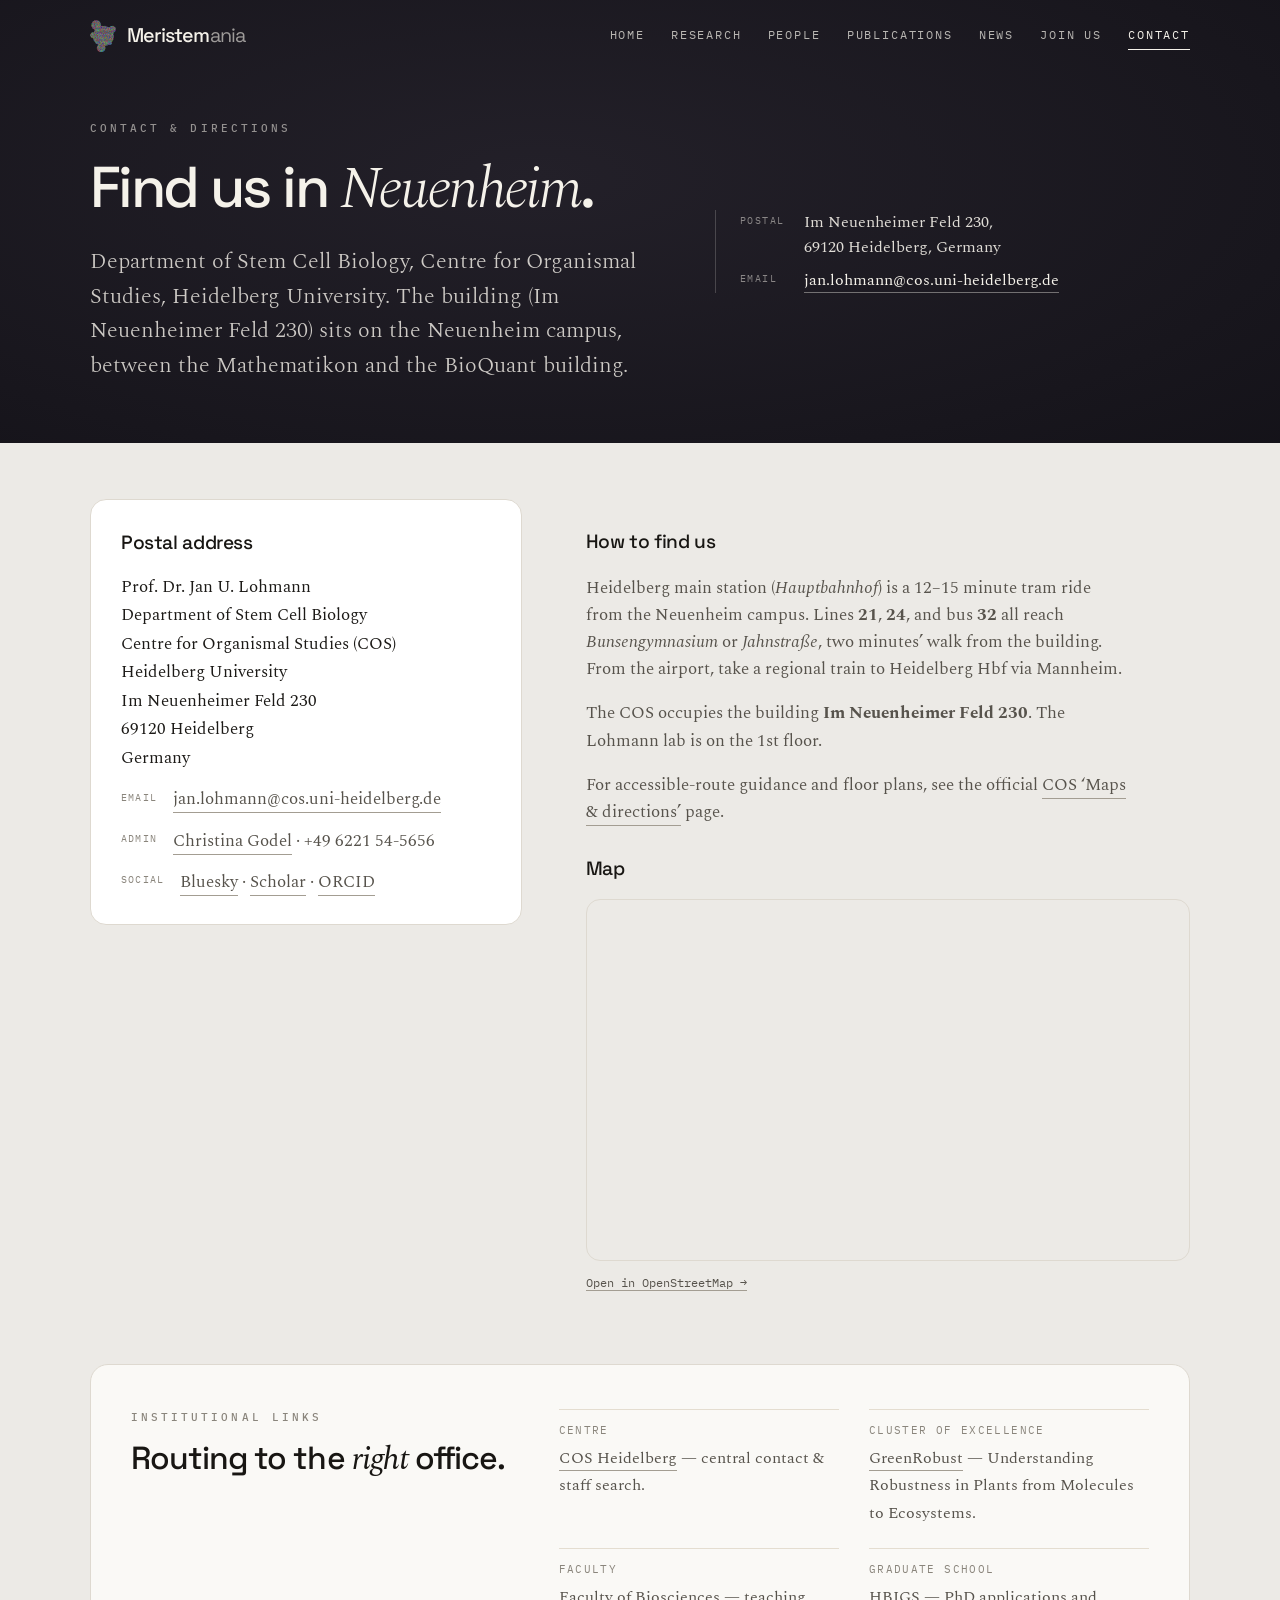
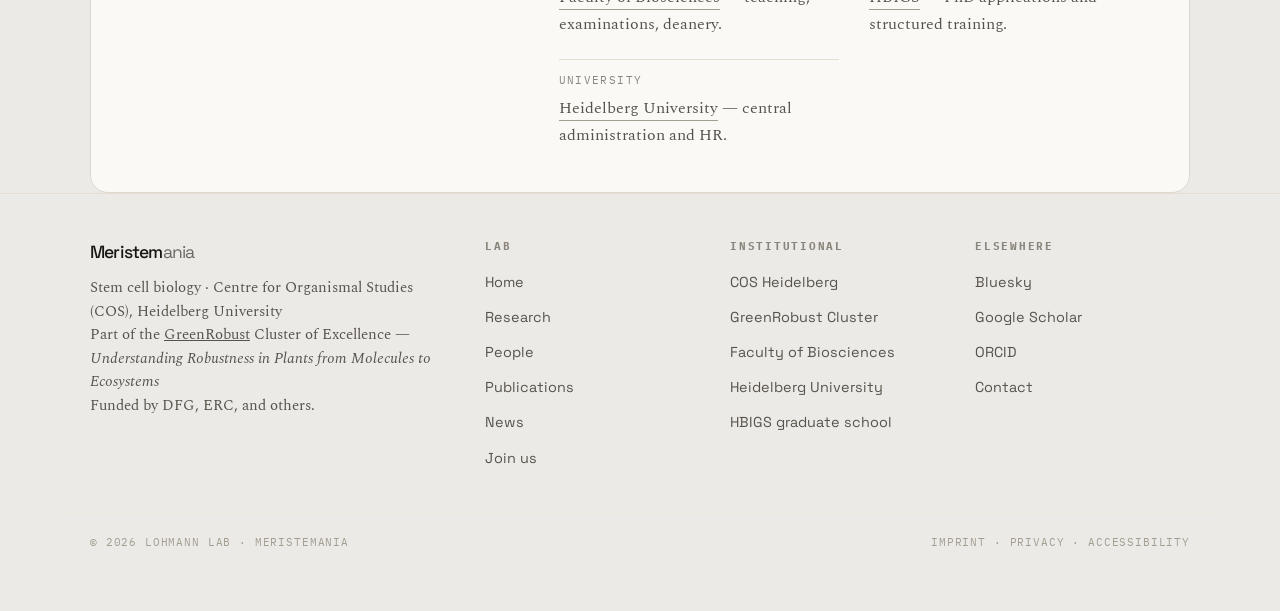
==== commit 542437d9: "Deploy redesigned Meristemania site: Direction 3 (dark-tile hero, new brand), adds News page with Bl" ====
--- a/contact.html
+++ b/contact.html
@@ -5,178 +5,108 @@
   <meta name="viewport" content="width=device-width, initial-scale=1.0" />
   <title>Contact &mdash; Lohmann Lab &middot; Meristemania</title>
   <meta name="description" content="Contact details, address and directions for the Lohmann Lab at the Centre for Organismal Studies, Heidelberg University." />
-
-  <link rel="icon" type="image/svg+xml" href="favicon.svg">
+  <link rel="icon" type="image/svg+xml" href="assets/brand/meristemania-app-icon.svg">
   <link rel="preconnect" href="https://fonts.googleapis.com">
   <link rel="preconnect" href="https://fonts.gstatic.com" crossorigin>
-  <link href="https://fonts.googleapis.com/css2?family=Fraunces:opsz,wght,SOFT,WONK@9..144,300..900,0..100,0..1&family=Inter+Tight:wght@300;400;500;600&family=JetBrains+Mono:wght@400;500&display=swap" rel="stylesheet">
-  <link rel="stylesheet" href="assets/css/site.css">
+  <link href="https://fonts.googleapis.com/css2?family=Space+Grotesk:wght@300..700&family=Spectral:ital,wght@0,300;0,400;0,500;0,600;1,400&family=IBM+Plex+Mono:wght@400;500&display=swap" rel="stylesheet">
+  <link rel="stylesheet" href="assets/css/site.css?v=11">
 </head>
 <body>
-
-  <!-- ============== TOP BAR ============== -->
-  <header class="topbar">
-    <div class="topbar-inner">
-      <a href="index.html" class="brand"><b>Meristemania</b> &middot; <i>Lohmann Lab</i></a>
-      <button class="menu-toggle" aria-expanded="false" aria-controls="primary-nav" onclick="var n=document.getElementById('primary-nav');n.classList.toggle('open');this.setAttribute('aria-expanded',n.classList.contains('open'));">Menu</button>
-      <nav class="primary" id="primary-nav" aria-label="Primary">
+  <header class="top">
+    <div class="top-in">
+      <a href="index.html" class="brand-lockup" aria-label="Meristemania home"><img class="brand-mark" src="assets/brand/meristemania-mark.svg" alt=""><span class="wm">Meristem<span class="suf">ania</span></span></a>
+      <button class="menu-toggle" aria-expanded="false" onclick="var n=document.getElementById('nav');n.classList.toggle('open');this.setAttribute('aria-expanded',n.classList.contains('open'));">Menu</button>
+      <nav class="primary" id="nav" aria-label="Primary">
         <a href="index.html">Home</a>
         <a href="research.html">Research</a>
         <a href="people.html">People</a>
         <a href="publications.html">Publications</a>
+        <a href="news.html">News</a>
         <a href="join.html">Join us</a>
         <a href="contact.html" class="current">Contact</a>
       </nav>
     </div>
   </header>
 
-  <!-- ============== MASTHEAD ============== -->
-  <section class="masthead">
-    <div>
-      <div class="eyebrow reveal reveal-1">Contact &amp; directions</div>
-      <h1 class="title reveal reveal-2">
-        Find us in <em>Neuenheim</em>.
-      </h1>
-      <p class="lede reveal reveal-3">
-        Department of Stem Cell Biology, Centre for Organismal Studies, Heidelberg University. The building (Im Neuenheimer Feld&nbsp;230) sits on the Neuenheim campus, between the Mathematikon and the BioQuant building.
-      </p>
+  <section class="hero compact">
+    <div class="hero-in">
+      <div>
+        <div class="eyebrow">Contact &amp; directions</div>
+        <h1 class="head">Find us in <em>Neuenheim</em>.</h1>
+        <p class="lede">Department of Stem Cell Biology, Centre for Organismal Studies, Heidelberg University. The building (Im Neuenheimer Feld&nbsp;230) sits on the Neuenheim campus, between the Mathematikon and the BioQuant building.</p>
+      </div>
+      <aside class="hero-aside">
+        <dl>
+          <dt>Postal</dt><dd>Im Neuenheimer Feld 230,<br>69120 Heidelberg, Germany</dd>
+          <dt>Email</dt><dd><a href="mailto:jan.lohmann@cos.uni-heidelberg.de">jan.lohmann@cos.uni-heidelberg.de</a></dd>
+        </dl>
+      </aside>
     </div>
-    <aside class="masthead-aside reveal reveal-4">
-      <dl>
-        <dt>Postal</dt><dd>Im Neuenheimer Feld 230,<br/>69120 Heidelberg, Germany</dd>
-        <dt>Email</dt><dd><a href="mailto:jan.lohmann@cos.uni-heidelberg.de" style="border-bottom:1px solid var(--magenta);">jan.lohmann@cos.uni-heidelberg.de</a></dd>
-      </dl>
-    </aside>
   </section>
 
-  <!-- ============== CONTACT GRID ============== -->
   <section class="contact-grid">
-
     <div class="contact-card">
       <h3>Postal address</h3>
       <address>
-        Prof. Dr. Jan U. Lohmann<br/>
-        Department of Stem Cell Biology<br/>
-        Centre for Organismal Studies (COS)<br/>
-        Heidelberg University<br/>
-        Im Neuenheimer Feld 230<br/>
-        69120 Heidelberg<br/>
+        Prof. Dr. Jan U. Lohmann<br>
+        Department of Stem Cell Biology<br>
+        Centre for Organismal Studies (COS)<br>
+        Heidelberg University<br>
+        Im Neuenheimer Feld 230<br>
+        69120 Heidelberg<br>
         Germany
       </address>
-      <dl class="row">
-        <dt>Email</dt><dd><a href="mailto:jan.lohmann@cos.uni-heidelberg.de">jan.lohmann@cos.uni-heidelberg.de</a></dd>
-      </dl>
-      <dl class="row">
-        <dt>Admin</dt><dd><a href="mailto:christina.godel@cos.uni-heidelberg.de">Christina Godel</a> &middot; +49 6221 54-5656</dd>
-      </dl>
-      <dl class="row">
-        <dt>Social</dt><dd><a href="https://bsky.app/profile/meristemania.bsky.social">Bluesky</a> &middot; <a href="https://scholar.google.com/citations?user=BkbnIxkAAAAJ">Scholar</a> &middot; <a href="https://orcid.org/0000-0003-3667-187X">ORCID</a></dd>
-      </dl>
+      <dl class="row"><dt>Email</dt><dd><a href="mailto:jan.lohmann@cos.uni-heidelberg.de">jan.lohmann@cos.uni-heidelberg.de</a></dd></dl>
+      <dl class="row"><dt>Admin</dt><dd><a href="mailto:christina.godel@cos.uni-heidelberg.de">Christina Godel</a> · +49 6221 54-5656</dd></dl>
+      <dl class="row"><dt>Social</dt><dd><a href="https://bsky.app/profile/meristemania.bsky.social" rel="noopener noreferrer" target="_blank">Bluesky</a> · <a href="https://scholar.google.com/citations?user=BkbnIxkAAAAJ" rel="noopener noreferrer" target="_blank">Scholar</a> · <a href="https://orcid.org/0000-0003-3667-187X" rel="noopener noreferrer" target="_blank">ORCID</a></dd></dl>
     </div>
 
     <div class="directions">
       <h3>How to find us</h3>
-      <p>
-        Heidelberg main station (<em>Hauptbahnhof</em>) is a 12&ndash;15 minute tram ride from the Neuenheim campus. Lines <strong>21</strong>, <strong>24</strong>, and bus <strong>32</strong> all reach <em>Bunsengymnasium</em> or <em>Jahnstra&szlig;e</em>, two minutes&rsquo; walk from the building. From the airport, take a regional train to Heidelberg Hbf via Mannheim.
-      </p>
-      <p>
-        The COS occupies the building <strong>Im Neuenheimer Feld 230</strong>. The Lohmann lab is on the 1st floor.
-      </p>
-      <p>
-        For accessible-route guidance and floor plans, see the official
-        <a href="https://www.cos.uni-heidelberg.de/en/centre-for-organismal-studies-heidelberg/maps-and-directions" style="border-bottom:1px solid var(--magenta);">COS &lsquo;Maps &amp; directions&rsquo;</a> page.
-      </p>
+      <p>Heidelberg main station (<em>Hauptbahnhof</em>) is a 12&ndash;15 minute tram ride from the Neuenheim campus. Lines <strong>21</strong>, <strong>24</strong>, and bus <strong>32</strong> all reach <em>Bunsengymnasium</em> or <em>Jahnstraße</em>, two minutes&rsquo; walk from the building. From the airport, take a regional train to Heidelberg Hbf via Mannheim.</p>
+      <p>The COS occupies the building <strong>Im Neuenheimer Feld 230</strong>. The Lohmann lab is on the 1st floor.</p>
+      <p>For accessible-route guidance and floor plans, see the official <a href="https://www.cos.uni-heidelberg.de/en/centre-for-organismal-studies-heidelberg/maps-and-directions" rel="noopener noreferrer" target="_blank">COS &lsquo;Maps &amp; directions&rsquo;</a> page.</p>
 
       <h3>Map</h3>
       <div class="map-wrap">
-        <iframe
-          title="Map &mdash; Im Neuenheimer Feld 230, Heidelberg"
-          loading="lazy"
-          src="https://www.openstreetmap.org/export/embed.html?bbox=8.6677%2C49.4144%2C8.6817%2C49.4214&amp;layer=mapnik&amp;marker=49.41793%2C8.67470">
-        </iframe>
+        <iframe title="Map — Im Neuenheimer Feld 230, Heidelberg" loading="lazy"
+          src="https://www.openstreetmap.org/export/embed.html?bbox=8.6677%2C49.4144%2C8.6817%2C49.4214&amp;layer=mapnik&amp;marker=49.41793%2C8.67470"></iframe>
       </div>
-      <p style="font-family: var(--mono); font-size: 0.74rem; margin-top: 0.6rem;">
-        <a href="https://www.openstreetmap.org/?mlat=49.41793&amp;mlon=8.67470#map=18/49.41793/8.67470" style="border-bottom:1px solid var(--magenta);">Open in OpenStreetMap &rarr;</a>
-      </p>
+      <p style="font-family:var(--mono);font-size:.74rem;margin-top:.8rem"><a href="https://www.openstreetmap.org/?mlat=49.41793&amp;mlon=8.67470#map=18/49.41793/8.67470" style="border-bottom:1px solid var(--muted2);text-decoration:none" rel="noopener noreferrer" target="_blank">Open in OpenStreetMap →</a></p>
     </div>
-
   </section>
 
-  <!-- ============== INSTITUTIONAL CONTACT ============== -->
-  <section class="approach" style="margin-top:0;">
-    <div class="approach-inner">
+  <main class="wrap">
+    <section class="panel">
       <div>
         <div class="eyebrow">Institutional links</div>
         <h2>Routing to the <em>right</em> office.</h2>
       </div>
-      <ul class="approach-list">
-        <li>
-          <span class="label">Centre</span>
-          <span class="body"><a href="https://www.cos.uni-heidelberg.de/en" style="border-bottom:1px solid rgba(244,240,230,0.5);">COS Heidelberg</a> &mdash; central contact &amp; staff search.</span>
-        </li>
-        <li>
-          <span class="label">Cluster of Excellence</span>
-          <span class="body"><a href="https://greenrobust.de" style="border-bottom:1px solid rgba(244,240,230,0.5);">GreenRobust</a> &mdash; Understanding Robustness in Plants from Molecules to Ecosystems.</span>
-        </li>
-        <li>
-          <span class="label">Faculty</span>
-          <span class="body"><a href="https://www.bio.uni-heidelberg.de" style="border-bottom:1px solid rgba(244,240,230,0.5);">Faculty of Biosciences</a> &mdash; teaching, examinations, deanery.</span>
-        </li>
-        <li>
-          <span class="label">Graduate school</span>
-          <span class="body"><a href="http://www.hbigs.uni-heidelberg.de/" style="border-bottom:1px solid rgba(244,240,230,0.5);">HBIGS</a> &mdash; PhD applications and structured training.</span>
-        </li>
-        <li>
-          <span class="label">University</span>
-          <span class="body"><a href="https://www.uni-heidelberg.de/" style="border-bottom:1px solid rgba(244,240,230,0.5);">Heidelberg University</a> &mdash; central administration and HR.</span>
-        </li>
+      <ul class="panel-list">
+        <li><span class="label">Centre</span><span class="body"><a href="https://www.cos.uni-heidelberg.de/en" rel="noopener noreferrer" target="_blank">COS Heidelberg</a> — central contact &amp; staff search.</span></li>
+        <li><span class="label">Cluster of Excellence</span><span class="body"><a href="https://greenrobust.de" rel="noopener noreferrer" target="_blank">GreenRobust</a> — Understanding Robustness in Plants from Molecules to Ecosystems.</span></li>
+        <li><span class="label">Faculty</span><span class="body"><a href="https://www.bio.uni-heidelberg.de" rel="noopener noreferrer" target="_blank">Faculty of Biosciences</a> — teaching, examinations, deanery.</span></li>
+        <li><span class="label">Graduate school</span><span class="body"><a href="http://www.hbigs.uni-heidelberg.de/" rel="noopener noreferrer" target="_blank">HBIGS</a> — PhD applications and structured training.</span></li>
+        <li><span class="label">University</span><span class="body"><a href="https://www.uni-heidelberg.de/" rel="noopener noreferrer" target="_blank">Heidelberg University</a> — central administration and HR.</span></li>
       </ul>
+    </section>
+  </main>
+
+  <footer>
+    <div class="foot-in">
+      <div>
+        <span class="wm">Meristem<span class="suf">ania</span></span>
+        <p>Stem cell biology · Centre for Organismal Studies (COS), Heidelberg University<br>Part of the <a href="https://greenrobust.de" rel="noopener noreferrer" target="_blank">GreenRobust</a> Cluster of Excellence — <em>Understanding Robustness in Plants from Molecules to Ecosystems</em><br>Funded by DFG, ERC, and others.</p>
+      </div>
+      <div><h4>Lab</h4><ul><li><a href="index.html">Home</a></li><li><a href="research.html">Research</a></li><li><a href="people.html">People</a></li><li><a href="publications.html">Publications</a></li><li><a href="news.html">News</a></li><li><a href="join.html">Join us</a></li></ul></div>
+      <div><h4>Institutional</h4><ul><li><a href="https://www.cos.uni-heidelberg.de/en" rel="noopener noreferrer" target="_blank">COS Heidelberg</a></li><li><a href="https://greenrobust.de" rel="noopener noreferrer" target="_blank">GreenRobust Cluster</a></li><li><a href="https://www.bio.uni-heidelberg.de" rel="noopener noreferrer" target="_blank">Faculty of Biosciences</a></li><li><a href="https://www.uni-heidelberg.de/" rel="noopener noreferrer" target="_blank">Heidelberg University</a></li><li><a href="http://www.hbigs.uni-heidelberg.de/" rel="noopener noreferrer" target="_blank">HBIGS graduate school</a></li></ul></div>
+      <div><h4>Elsewhere</h4><ul><li><a href="https://bsky.app/profile/meristemania.bsky.social" rel="noopener noreferrer" target="_blank">Bluesky</a></li><li><a href="https://scholar.google.com/citations?user=BkbnIxkAAAAJ" rel="noopener noreferrer" target="_blank">Google Scholar</a></li><li><a href="https://orcid.org/0000-0003-3667-187X" rel="noopener noreferrer" target="_blank">ORCID</a></li><li><a href="contact.html">Contact</a></li></ul></div>
     </div>
-  </section>
-
-  <!-- ============== FOOTER ============== -->
-  <footer>
-    <div class="footer-inner">
-      <div class="brand-block">
-        <span class="brand"><b>Meristemania</b> &middot; <i>Lohmann Lab</i></span>
-        <p>Plant stem cell biology &middot; Centre for Organismal Studies (COS), Heidelberg University &middot; part of the <a href="https://greenrobust.de" style="color:inherit;">GreenRobust</a> Cluster of Excellence &mdash; <em>Understanding Robustness in Plants from Molecules to Ecosystems</em>. Funded by DFG, ERC, and others.</p>
-      </div>
-      <div>
-        <h4>Lab</h4>
-        <ul>
-          <li><a href="index.html">Home</a></li>
-          <li><a href="research.html">Research</a></li>
-          <li><a href="people.html">People</a></li>
-          <li><a href="publications.html">Publications</a></li>
-          <li><a href="join.html">Join us</a></li>
-        </ul>
-      </div>
-      <div>
-        <h4>Institutional</h4>
-        <ul>
-          <li><a href="https://www.cos.uni-heidelberg.de/en">COS Heidelberg</a></li>
-          <li><a href="https://greenrobust.de">GreenRobust Cluster</a></li>
-          <li><a href="https://www.bio.uni-heidelberg.de">Faculty of Biosciences</a></li>
-          <li><a href="https://www.uni-heidelberg.de/">Heidelberg University</a></li>
-          <li><a href="http://www.hbigs.uni-heidelberg.de/">HBIGS graduate school</a></li>
-        </ul>
-      </div>
-      <div>
-        <h4>Elsewhere</h4>
-        <ul>
-          <li><a href="https://bsky.app/profile/meristemania.bsky.social">Bluesky</a></li>
-          <li><a href="https://scholar.google.com/citations?user=BkbnIxkAAAAJ">Google Scholar</a></li>
-          <li><a href="https://orcid.org/0000-0003-3667-187X">ORCID</a></li>
-          <li><a href="contact.html">Contact</a></li>
-        </ul>
-      </div>
-    </div>
-    <div class="footer-legal">
-      <span>&copy; <span id="yr">2026</span> Lohmann Lab &middot; Meristemania</span>
-      <span><a href="https://www.uni-heidelberg.de/de/impressum">Imprint</a> &middot; <a href="https://www.uni-heidelberg.de/de/datenschutzerklaerung">Privacy</a> &middot; <a href="https://www.uni-heidelberg.de/de/barrierefreiheit">Accessibility</a></span>
+    <div class="legal">
+      <span>© <span id="yr">2026</span> Lohmann Lab · Meristemania</span>
+      <span><a href="https://www.uni-heidelberg.de/de/impressum" rel="noopener noreferrer" target="_blank">Imprint</a> · <a href="https://www.uni-heidelberg.de/de/datenschutzerklaerung" rel="noopener noreferrer" target="_blank">Privacy</a> · <a href="https://www.uni-heidelberg.de/de/barrierefreiheit" rel="noopener noreferrer" target="_blank">Accessibility</a></span>
     </div>
   </footer>
-
-  <script>document.getElementById("yr").textContent = new Date().getFullYear();</script>
+  <script>document.getElementById("yr").textContent=new Date().getFullYear();</script>
 </body>
 </html>
--- a/assets/css/site.css
+++ b/assets/css/site.css
@@ -1,1114 +1,316 @@
-/* =====================================================================
-   Meristemania · Lohmann Lab — site stylesheet
-   Botanical-editorial design system. Tokens, layout, and components used
-   across every page. Page-specific styles live in each HTML file's
-   <style> block when needed.
-   ===================================================================== */
-
-:root {
-  /* Palette: botanical, editorial. Deep meristem green, ink, warm paper. */
-  --paper:        #f4f0e6;
-  --paper-warm:   #ebe5d3;
-  --ink:          #11150f;
-  --ink-soft:     #2a2f25;
-  --rule:         #d9d2bc;
-  --green-deep:   #1f3326;    /* leaf in shadow */
-  --green-mid:    #4a6b3a;    /* young meristem */
-  --green-pale:   #c8d0a4;
-  --magenta:      #b81e5a;    /* WUS reporter accent */
-  --amber:        #c98a1a;    /* cytokinin/auxin accent */
-
-  --serif:  "Fraunces", "EB Garamond", Georgia, serif;
-  --sans:   "Inter Tight", system-ui, sans-serif;
-  --mono:   "JetBrains Mono", ui-monospace, monospace;
-
-  --maxw: 1240px;
-  --gutter: clamp(1.2rem, 3vw, 2.4rem);
+/* ============================================================
+   Meristemania — Lohmann Lab
+   Redesign design system (Direction 3: dark-tile hero, light body)
+   Brand: Space Grotesk / Spectral / IBM Plex Mono · warm paper palette
+   ============================================================ */
+
+:root{
+  /* palette (from brand handoff) */
+  --ink:#181613; --ink2:#1c1a17; --body:#57534c; --muted:#9a938a;
+  --muted2:#a39d92; --muted3:#8a857c; --paper:#fbfaf7; --paper2:#faf9f6;
+  --page:#eceae6; --card:#fff; --border:#ded9d0; --divider:#eee7dc;
+  --divider2:#e4ddd0; --dark:#17150f; --ondark:#f5f2ea;
+  --dark-grad:radial-gradient(120% 130% at 42% 40%,#232029,#0d0c11);
+
+  /* legacy compatibility (used by reused inline markup, e.g. pub links) */
+  --magenta:var(--muted2); --rule:var(--border); --ink-soft:var(--body);
+
+  /* type */
+  --grotesk:'Space Grotesk',system-ui,sans-serif;
+  --serif:'Spectral',Georgia,serif;
+  --mono:'IBM Plex Mono',ui-monospace,monospace;
+
+  --wrap:1160px;
 }
 
-*, *::before, *::after { box-sizing: border-box; }
-
-html { scroll-behavior: smooth; }
-
-body {
-  margin: 0;
-  background: var(--paper);
-  color: var(--ink);
-  font-family: var(--sans);
-  font-size: 17px;
-  line-height: 1.55;
-  font-weight: 400;
-  -webkit-font-smoothing: antialiased;
-  text-rendering: optimizeLegibility;
-  background-image:
-    radial-gradient(rgba(17,21,15,0.025) 1px, transparent 1px),
-    radial-gradient(rgba(17,21,15,0.02) 1px, transparent 1px);
-  background-size: 3px 3px, 7px 7px;
-  background-position: 0 0, 1px 2px;
+*{box-sizing:border-box}
+html{scroll-behavior:smooth}
+body{margin:0;background:var(--page);color:var(--ink);font-family:var(--grotesk);
+  line-height:1.6;-webkit-font-smoothing:antialiased;font-size:17px}
+a{color:inherit}
+img{max-width:100%}
+
+.wrap{max-width:var(--wrap);margin:0 auto;padding:0 30px}
+.eyebrow{font-family:var(--mono);font-weight:500;text-transform:uppercase;
+  letter-spacing:.28em;font-size:.68rem;color:var(--muted3)}
+.wm{font-family:var(--grotesk);font-weight:500;letter-spacing:-.045em}
+.wm .suf{font-weight:400;opacity:.6}
+em{font-style:italic}
+
+/* ---------- top bar (overlaid on dark hero) ---------- */
+header.top{position:absolute;top:0;left:0;right:0;z-index:20}
+.top-in{max-width:var(--wrap);margin:0 auto;padding:20px 30px;display:flex;
+  align-items:center;justify-content:space-between;gap:20px}
+.top-in .lock{height:34px;display:block}
+.brand-lockup{display:flex;align-items:center;gap:11px;text-decoration:none}
+.brand-lockup .brand-mark{height:32px;width:auto;display:block;flex:none}
+.brand-lockup .wm{font-size:1.24rem;line-height:1;color:var(--ondark)}
+.brand-lockup .wm .suf{font-weight:400;opacity:.6}
+nav.primary{display:flex;gap:26px}
+nav.primary a{font-family:var(--mono);font-size:.72rem;text-transform:uppercase;
+  letter-spacing:.16em;color:rgba(245,242,234,.72);text-decoration:none;padding:4px 0;
+  border-bottom:1.5px solid transparent}
+nav.primary a:hover,nav.primary a.current{color:var(--ondark);border-color:var(--ondark)}
+.menu-toggle{display:none;font-family:var(--mono);font-size:.72rem;text-transform:uppercase;
+  letter-spacing:.16em;background:none;border:1px solid rgba(245,242,234,.3);border-radius:20px;
+  padding:6px 14px;cursor:pointer;color:var(--ondark)}
+
+/* ---------- dark hero band ---------- */
+.hero{background:var(--dark-grad);color:var(--ondark);padding:120px 0 76px}
+.hero.compact{padding:120px 0 60px}
+.hero-in{max-width:var(--wrap);margin:0 auto;padding:0 30px;display:grid;
+  grid-template-columns:1.1fr .9fr;gap:44px;align-items:center}
+.hero-in.single{grid-template-columns:1fr;max-width:900px}
+.hero .eyebrow{color:rgba(245,242,234,.55);margin-bottom:22px}
+h1.head{font-family:var(--grotesk);font-weight:500;letter-spacing:-.045em;
+  font-size:clamp(2.4rem,5.4vw,4.4rem);line-height:1.0;margin:0 0 24px;color:var(--ondark)}
+h1.head em{font-style:italic;font-family:var(--serif);font-weight:300}
+.hero.compact h1.head{font-size:clamp(2.2rem,4.6vw,3.6rem)}
+.lede{font-family:var(--serif);font-weight:300;font-size:clamp(1.1rem,2vw,1.4rem);
+  line-height:1.55;color:rgba(245,242,234,.82);max-width:52ch;margin:0}
+.lede a{color:var(--ondark);text-decoration:none;border-bottom:1px solid rgba(245,242,234,.45)}
+.lede a:hover{border-color:var(--ondark)}
+.hero-actions{margin-top:30px;display:flex;gap:12px;flex-wrap:wrap}
+/* citation metrics in the dark hero */
+.hero-stats{display:flex;flex-wrap:wrap;gap:38px;margin-top:28px}
+.hero-stats .v{font-family:var(--grotesk);font-weight:500;font-size:1.8rem;letter-spacing:-.02em;color:var(--ondark);line-height:1;display:block}
+.hero-stats .l{font-family:var(--mono);font-size:.62rem;text-transform:uppercase;letter-spacing:.14em;color:rgba(245,242,234,.5);display:block;margin-top:7px}
+.hero-stats-src{font-family:var(--mono);font-size:.66rem;letter-spacing:.06em;color:rgba(245,242,234,.42);margin:12px 0 0}
+.hero-mark{display:flex;align-items:center;justify-content:center}
+.hero-mark img{width:78%;filter:drop-shadow(0 20px 50px rgba(0,0,0,.5))}
+/* image inside the dark hero (right column) */
+.hero-fig{margin:0;position:relative}
+.hero-fig img{width:100%;border-radius:12px;display:block;box-shadow:0 20px 50px rgba(0,0,0,.45)}
+.hero-fig figcaption{position:absolute;left:0;right:0;bottom:0;padding:34px 20px 16px;
+  background:linear-gradient(transparent,rgba(8,7,11,.82));color:rgba(245,242,234,.9);
+  font-family:var(--mono);font-size:.7rem;letter-spacing:.03em;line-height:1.5;border-radius:0 0 12px 12px}
+.hero-fig figcaption em{font-style:italic}
+
+/* hero metadata aside (research / join / contact / publications) */
+.hero-aside{border-left:1px solid rgba(245,242,234,.2);padding-left:24px}
+.hero-aside dl{margin:0;display:grid;grid-template-columns:max-content 1fr;gap:.5rem 1.2rem}
+.hero-aside dt{font-family:var(--mono);font-size:.64rem;letter-spacing:.14em;
+  text-transform:uppercase;color:rgba(245,242,234,.5);padding-top:.2rem}
+.hero-aside dd{margin:0;font-family:var(--serif);font-size:.98rem;color:rgba(245,242,234,.9)}
+.hero-aside dd em{font-style:italic}
+.hero-aside a{color:var(--ondark);text-decoration:none;border-bottom:1px solid rgba(245,242,234,.4)}
+
+/* ---------- buttons ---------- */
+.btn{font-family:var(--mono);font-size:.74rem;text-transform:uppercase;letter-spacing:.14em;
+  text-decoration:none;padding:13px 20px;border-radius:24px;transition:transform .15s;display:inline-block}
+.btn:hover{transform:translateY(-2px)}
+.btn.solid{background:var(--ink);color:var(--ondark)}
+.btn.ghost{border:1px solid var(--border);color:var(--ink)}
+.hero .btn.solid,.cta .btn.solid{background:var(--ondark);color:var(--ink)}
+.hero .btn.ghost,.cta .btn.ghost{border:1px solid rgba(245,242,234,.32);color:var(--ondark)}
+
+/* ---------- light body sections ---------- */
+.section{padding:64px 0 10px}
+main.wrap>.section:first-child{padding-top:56px}
+.section-head{display:flex;align-items:baseline;justify-content:space-between;gap:20px;margin-bottom:26px}
+.section-head h2{font-family:var(--grotesk);font-weight:500;letter-spacing:-.03em;
+  font-size:clamp(1.5rem,3vw,2.2rem);margin:0}
+.section-head .link,.section-head a{font-family:var(--mono);font-size:.72rem;text-transform:uppercase;
+  letter-spacing:.14em;color:var(--body);text-decoration:none;border-bottom:1px solid var(--muted2);padding-bottom:2px;white-space:nowrap}
+.lead-p{font-family:var(--serif);font-size:1.2rem;line-height:1.65;color:var(--ink2);max-width:none;margin:0 0 8px}
+
+/* ---------- project / axis cards ---------- */
+.cards{display:grid;grid-template-columns:repeat(2,1fr);gap:20px}
+.cardx{background:var(--card);border:1px solid var(--border);border-radius:16px;
+  box-shadow:0 1px 3px rgba(0,0,0,.05);padding:28px 30px;transition:transform .18s,box-shadow .18s}
+.cardx:hover{transform:translateY(-3px);box-shadow:0 12px 30px rgba(30,26,20,.10)}
+.cardx .k{font-family:var(--mono);font-size:.68rem;text-transform:uppercase;letter-spacing:.14em;color:var(--muted3);margin:0 0 10px}
+.cardx h3{font-family:var(--grotesk);font-weight:500;letter-spacing:-.02em;font-size:1.34rem;line-height:1.18;margin:0 0 8px}
+.cardx h3 em{font-style:italic;font-family:var(--serif);font-weight:400}
+.cardx .q{font-family:var(--serif);font-style:italic;font-weight:400;font-size:1.05rem;line-height:1.4;color:var(--ink2);margin:0 0 10px}
+.cardx p{font-family:var(--serif);margin:0;color:var(--body)}
+.cardx p+p{margin-top:.7rem}
+.chips{display:flex;flex-wrap:wrap;gap:8px;margin-top:16px}
+.chip{font-family:var(--mono);font-size:.66rem;letter-spacing:.04em;padding:5px 11px;
+  border:1px solid var(--border);border-radius:999px;color:var(--body)}
+.ref{font-family:var(--mono);font-size:.76rem;letter-spacing:.02em;color:var(--muted3);
+  margin-top:18px;line-height:1.7}
+.ref strong{color:var(--ink);font-weight:500}
+.ref em{font-style:italic}
+
+/* ---------- figure strip ---------- */
+.strip{margin:60px 0 0;border-radius:16px;overflow:hidden;position:relative;background:var(--dark)}
+.strip img{width:100%;display:block}
+.strip figcaption{position:absolute;left:0;right:0;bottom:0;padding:20px 26px;
+  background:linear-gradient(transparent,rgba(13,12,17,.82));color:var(--ondark);
+  font-family:var(--mono);font-size:.72rem;letter-spacing:.03em}
+.strip figcaption em{font-style:italic}
+
+/* wide figure (light framed) */
+.figure-wide{padding:56px 0 10px}
+.figure-wide figure{margin:0;background:var(--paper2);border:1px solid var(--border);border-radius:16px;padding:18px}
+.figure-wide img{width:100%;display:block;border-radius:8px}
+.figure-wide figcaption{font-family:var(--mono);font-size:.72rem;line-height:1.7;color:var(--muted3);margin-top:14px}
+.figure-wide figcaption em{font-style:italic}
+
+/* ---------- panel (methods / offers / institutional) ---------- */
+.panel{margin:60px 0 0;background:var(--paper2);border:1px solid var(--border);border-radius:18px;
+  padding:44px 40px;display:grid;grid-template-columns:minmax(0,1fr) minmax(0,1.5fr);gap:34px;align-items:start}
+.panel h2{font-family:var(--grotesk);font-weight:500;letter-spacing:-.03em;font-size:clamp(1.4rem,2.6vw,2rem);margin:0;line-height:1.1}
+.panel h2 em{font-style:italic;font-family:var(--serif);font-weight:400}
+.panel .eyebrow{margin-bottom:14px}
+.panel-list{display:grid;grid-template-columns:1fr 1fr;gap:22px 30px;margin:0;padding:0;list-style:none}
+.panel-list li{border-top:1px solid var(--divider2);padding-top:12px}
+.panel-list .label{font-family:var(--mono);font-size:.66rem;text-transform:uppercase;letter-spacing:.13em;color:var(--muted3);display:block;margin-bottom:5px}
+.panel-list .body{font-family:var(--serif);font-size:1rem;line-height:1.45;color:var(--body)}
+.panel-list .body strong{color:var(--ink);font-weight:600}
+.panel-list .body em{font-style:italic}
+.panel-list a{border-bottom:1px solid var(--muted2);text-decoration:none}
+
+/* ---------- bluesky feed (news) ---------- */
+.bsky-wrap{margin-top:6px;max-width:820px}
+.bsky-wrap bsky-embed{display:block}
+.bsky-fallback{font-family:var(--serif);color:var(--body)}
+.bsky-fallback a{border-bottom:1px solid var(--muted2);text-decoration:none}
+
+/* ---------- publication list (as signature work + full list) ---------- */
+ol.plist{list-style:none;margin:6px 0 0;padding:0}
+ol.plist li{display:grid;grid-template-columns:66px 1fr auto;gap:22px;padding:18px 0;
+  border-top:1px solid var(--divider);align-items:baseline}
+ol.plist .yr{font-family:var(--mono);font-size:.82rem;color:var(--muted2)}
+ol.plist .t{font-family:var(--serif);font-size:1.06rem;line-height:1.4;color:var(--ink2)}
+ol.plist .t em{font-style:italic}
+ol.plist .au{display:block;font-family:var(--grotesk);font-size:.82rem;letter-spacing:0;color:var(--body);margin-top:5px;line-height:1.45}
+ol.plist .v{font-family:var(--grotesk);font-weight:500;font-size:.78rem;color:var(--body);white-space:nowrap;text-align:right}
+
+/* ---------- full publications page ---------- */
+
+.pub-filter{max-width:var(--wrap);margin:34px auto 0;padding:0 30px;display:flex;flex-wrap:wrap;align-items:center;gap:10px}
+.pub-filter .label{font-family:var(--mono);font-size:.66rem;text-transform:uppercase;letter-spacing:.16em;color:var(--muted3);margin-right:6px}
+.pub-filter button{font-family:var(--mono);font-size:.8rem;letter-spacing:.04em;padding:11px 20px;border-radius:22px;
+  border:1px solid var(--border);background:var(--card);color:var(--body);cursor:pointer;transition:all .15s}
+.pub-filter button:hover{border-color:var(--muted2);color:var(--ink)}
+.pub-filter button.active{background:var(--ink);color:var(--ondark);border-color:var(--ink)}
+
+.year-group{max-width:var(--wrap);margin:0 auto;padding:20px 30px 0}
+.year-group h3{font-family:var(--grotesk);font-weight:500;letter-spacing:-.02em;font-size:1.5rem;
+  color:var(--ink);margin:26px 0 4px;padding-bottom:8px;border-bottom:1px solid var(--ink)}
+.pub-list{list-style:none;margin:0;padding:0}
+.pub{display:grid;grid-template-columns:1fr auto;gap:22px;padding:13px 0;align-items:baseline}
+.pub .title{font-family:var(--serif);font-size:1.05rem;line-height:1.4;color:var(--ink2);display:block}
+.pub .title em{font-style:italic}
+/* clean up reused inline link styling — no per-title underline, hover only */
+.pub .title a{border-bottom:0 !important;color:inherit !important;text-decoration:none}
+.pub .title a:hover{text-decoration:underline;text-underline-offset:3px;text-decoration-color:var(--muted2)}
+.pub-note{max-width:var(--wrap);margin:16px auto 0;padding:0 30px;font-family:var(--mono);
+  font-size:.7rem;letter-spacing:.04em;color:var(--muted3)}
+.pub .auth{display:block;font-family:var(--grotesk);font-size:.82rem;letter-spacing:0;color:var(--body);margin-top:5px;line-height:1.45}
+.pub .venue{font-family:var(--grotesk);font-weight:500;font-size:.76rem;letter-spacing:.02em;color:var(--body);white-space:nowrap;text-align:right}
+.pub.preprint .venue{color:var(--muted3);font-style:italic}
+
+/* ---------- people ---------- */
+.pi{max-width:var(--wrap);margin:0 auto;padding:60px 30px 10px;display:grid;
+  grid-template-columns:minmax(0,4fr) minmax(0,7fr);gap:clamp(2rem,5vw,4rem);align-items:start}
+.pi-photo{margin:0}
+.pi-photo img{width:100%;border-radius:14px;border:1px solid var(--border);display:block}
+.pi h2{font-family:var(--grotesk);font-weight:500;letter-spacing:-.03em;font-size:clamp(1.8rem,3.4vw,2.6rem);margin:.4rem 0 .3rem;color:var(--ink)}
+.pi-role{font-family:var(--mono);font-size:.74rem;text-transform:uppercase;letter-spacing:.12em;color:var(--muted3);margin-bottom:1.2rem}
+.pi p{font-family:var(--serif);color:var(--body);max-width:60ch;margin:0 0 1rem}
+.pi-links{display:flex;flex-wrap:wrap;gap:8px 20px;margin-top:1.4rem}
+.pi-links a{font-family:var(--mono);font-size:.72rem;letter-spacing:.03em;color:var(--body);text-decoration:none;border-bottom:1px solid var(--muted2);padding-bottom:2px}
+.pi-links a:hover{color:var(--ink)}
+
+.roster{max-width:var(--wrap);margin:0 auto;padding:34px 30px 0}
+.roster-group{margin-bottom:40px}
+.roster-group h3{font-family:var(--grotesk);font-weight:500;letter-spacing:-.02em;font-size:1.3rem;
+  margin:0 0 18px;padding-bottom:10px;border-bottom:1px solid var(--ink);display:flex;flex-wrap:wrap;align-items:baseline;justify-content:space-between;gap:10px}
+.alumni-stats{font-family:var(--mono);font-size:.68rem;font-weight:400;letter-spacing:.06em;text-transform:none;color:var(--muted3)}
+.alumni-stats b{color:var(--ink);font-weight:500}
+.people-grid{display:grid;grid-template-columns:repeat(3,1fr);gap:16px}
+.person{background:var(--card);border:1px solid var(--border);border-radius:12px;padding:16px 18px}
+.person .name{font-family:var(--grotesk);font-weight:500;font-size:1rem;color:var(--ink);letter-spacing:-.01em}
+.person .role{font-family:var(--mono);font-size:.66rem;text-transform:uppercase;letter-spacing:.1em;color:var(--muted3);margin-top:4px}
+.person .focus{font-family:var(--serif);font-size:.9rem;color:var(--body);margin-top:8px;line-height:1.4}
+.person .mail{display:block;font-family:var(--mono);font-size:.66rem;color:var(--body);text-decoration:none;margin-top:8px;word-break:break-all;border-bottom:1px solid transparent}
+.person .mail:hover{border-color:var(--muted2);color:var(--ink)}
+
+/* ---------- join routes ---------- */
+.routes{max-width:var(--wrap);margin:0 auto;padding:56px 30px 0;display:grid;grid-template-columns:repeat(3,1fr);gap:20px}
+.route{background:var(--card);border:1px solid var(--border);border-radius:16px;padding:26px 28px;box-shadow:0 1px 3px rgba(0,0,0,.05)}
+.route .level{font-family:var(--mono);font-size:.66rem;text-transform:uppercase;letter-spacing:.13em;color:var(--muted3);line-height:1.6;margin-bottom:14px}
+.route h3{font-family:var(--grotesk);font-weight:500;letter-spacing:-.02em;font-size:1.4rem;margin:0 0 10px}
+.route p{font-family:var(--serif);color:var(--body);margin:0}
+.route p a{border-bottom:1px solid var(--muted2);text-decoration:none}
+.route .how{font-family:var(--serif);font-size:.95rem;color:var(--ink2);margin-top:16px;padding-top:14px;border-top:1px dashed var(--divider2)}
+.route .how strong{font-family:var(--grotesk);font-weight:600}
+
+.link-list{list-style:none;padding:0;margin:20px 0 0}
+.link-list li{padding:14px 0;border-top:1px solid var(--divider);font-family:var(--serif);font-size:1.05rem}
+.link-list li:last-child{border-bottom:1px solid var(--divider)}
+.link-list a{border-bottom:1px solid var(--muted2);text-decoration:none}
+.link-list .note{font-family:var(--mono);font-size:.72rem;color:var(--muted3);margin-left:.7rem}
+
+/* ---------- contact ---------- */
+.contact-grid{max-width:var(--wrap);margin:0 auto;padding:56px 30px 0;display:grid;
+  grid-template-columns:minmax(0,5fr) minmax(0,7fr);gap:clamp(2rem,5vw,4rem);align-items:start}
+.contact-card{background:var(--card);border:1px solid var(--border);border-radius:16px;padding:28px 30px}
+.contact-card h3,.directions h3{font-family:var(--grotesk);font-weight:500;letter-spacing:-.02em;font-size:1.2rem;margin:0 0 14px}
+.contact-card address{font-style:normal;font-family:var(--serif);font-size:1.05rem;line-height:1.7;color:var(--ink2)}
+.contact-card .row{display:grid;grid-template-columns:max-content 1fr;gap:.3rem 1rem;margin:14px 0 0}
+.contact-card .row dt{font-family:var(--mono);font-size:.64rem;text-transform:uppercase;letter-spacing:.12em;color:var(--muted3);padding-top:.2rem}
+.contact-card .row dd{margin:0;font-family:var(--serif);color:var(--body)}
+.contact-card a{color:inherit;text-decoration:none;border-bottom:1px solid var(--muted2)}
+.directions p{font-family:var(--serif);color:var(--body);max-width:60ch}
+.directions p a{border-bottom:1px solid var(--muted2);text-decoration:none}
+.directions h3{margin-top:28px}
+.map-wrap{border:1px solid var(--border);border-radius:14px;overflow:hidden;margin-top:8px}
+.map-wrap iframe{width:100%;height:360px;border:0;display:block}
+
+/* ---------- dark CTA bookend ---------- */
+.cta{margin-top:64px;background:var(--dark-grad);color:var(--ondark);padding:64px 0}
+.cta-in{max-width:var(--wrap);margin:0 auto;padding:0 30px;display:flex;flex-wrap:wrap;gap:24px;align-items:center;justify-content:space-between}
+.cta h2{font-family:var(--grotesk);font-weight:500;letter-spacing:-.03em;font-size:clamp(1.5rem,3vw,2.2rem);margin:0;max-width:24ch}
+.cta h2 em{font-style:italic;font-family:var(--serif);font-weight:300;opacity:.85}
+
+/* ---------- footer ---------- */
+footer{padding:44px 0 60px;border-top:1px solid var(--divider2)}
+.foot-in{max-width:var(--wrap);margin:0 auto;padding:0 30px;display:grid;grid-template-columns:1.7fr 1fr 1fr 1fr;gap:30px}
+footer .wm{font-size:1.1rem}
+footer p{font-family:var(--serif);font-size:.92rem;color:var(--body);max-width:44ch;margin:.6rem 0 0}
+footer p a{text-decoration:underline}
+footer h4{font-family:var(--mono);font-size:.68rem;text-transform:uppercase;letter-spacing:.16em;color:var(--muted3);margin:0 0 12px}
+footer ul{list-style:none;margin:0;padding:0}
+footer li{margin:0 0 8px}
+footer li a{font-size:.9rem;color:var(--body);text-decoration:none}
+footer li a:hover{color:var(--ink)}
+.legal{max-width:var(--wrap);margin:34px auto 0;padding:20px 30px 0;border-top:1px solid var(--divider);
+  display:flex;flex-wrap:wrap;gap:14px;justify-content:space-between;font-family:var(--mono);
+  font-size:.66rem;letter-spacing:.08em;color:var(--muted2);text-transform:uppercase}
+.legal a{text-decoration:none}
+
+/* ---------- responsive ---------- */
+@media(max-width:900px){
+  .panel{grid-template-columns:1fr;gap:22px}
+  .contact-grid{grid-template-columns:1fr}
+  .pi{grid-template-columns:1fr}
+  .pi-photo{max-width:340px}
+  .people-grid{grid-template-columns:repeat(2,1fr)}
+  .routes{grid-template-columns:1fr}
 }
-
-a { color: inherit; }
-img { max-width: 100%; height: auto; display: block; }
-
-/* ------- top bar ------- */
-.topbar {
-  position: sticky;
-  top: 0;
-  z-index: 50;
-  background: rgba(244, 240, 230, 0.86);
-  backdrop-filter: saturate(140%) blur(12px);
-  border-bottom: 1px solid var(--rule);
+@media(max-width:820px){
+  .hero-in{grid-template-columns:1fr;gap:26px}
+  .hero-mark{max-width:320px;order:-1}
+  .hero-aside{border-left:0;border-top:1px solid rgba(245,242,234,.2);padding-left:0;padding-top:22px}
+  .cards{grid-template-columns:1fr}
+  .panel-list{grid-template-columns:1fr}
+  .foot-in{grid-template-columns:1fr 1fr}
 }
-.topbar-inner {
-  max-width: var(--maxw);
-  margin: 0 auto;
-  padding: 0.9rem var(--gutter);
-  display: flex;
-  align-items: baseline;
-  justify-content: space-between;
-  gap: 1.5rem;
+@media(max-width:760px){
+  .menu-toggle{display:inline-block}
+  nav.primary{display:none;position:absolute;top:100%;left:0;right:0;flex-direction:column;gap:0;
+    background:rgba(13,12,17,.96);padding:8px 30px}
+  nav.primary.open{display:flex}
+  nav.primary a{padding:12px 0;border-bottom:1px solid rgba(245,242,234,.12)}
+  ol.plist li{grid-template-columns:1fr;gap:4px}
+  ol.plist .v{text-align:left}
+  .pub{grid-template-columns:1fr;gap:4px}
+  .pub .venue{text-align:left}
+  .people-grid{grid-template-columns:1fr}
 }
-.brand {
-  font-family: var(--serif);
-  font-weight: 500;
-  font-style: italic;
-  font-size: 1.25rem;
-  letter-spacing: 0.01em;
-  text-decoration: none;
-}
-.brand b {
-  font-style: normal;
-  font-weight: 600;
-  font-variation-settings: "SOFT" 100;
-}
-nav.primary {
-  display: flex;
-  gap: 1.4rem;
-  font-size: 0.86rem;
-  font-weight: 500;
-  letter-spacing: 0.06em;
-  text-transform: uppercase;
-}
-nav.primary a {
-  text-decoration: none;
-  color: var(--ink-soft);
-  padding-bottom: 2px;
-  border-bottom: 1px solid transparent;
-  transition: border-color 0.2s, color 0.2s;
-}
-nav.primary a:hover { color: var(--ink); border-bottom-color: var(--magenta); }
-nav.primary a.current { color: var(--ink); border-bottom-color: var(--ink); }
-
-.menu-toggle {
-  display: none;
-  background: transparent;
-  border: 1px solid var(--rule);
-  font: inherit;
-  font-family: var(--mono);
-  font-size: 0.72rem;
-  letter-spacing: 0.12em;
-  text-transform: uppercase;
-  color: var(--ink-soft);
-  padding: 0.4rem 0.7rem;
-  cursor: pointer;
-  border-radius: 4px;
-}
-
-@media (max-width: 720px) {
-  nav.primary {
-    display: none;
-    position: absolute;
-    top: 100%;
-    left: 0;
-    right: 0;
-    flex-direction: column;
-    background: var(--paper);
-    border-bottom: 1px solid var(--rule);
-    padding: 1.2rem var(--gutter);
-    gap: 1rem;
-  }
-  nav.primary.open { display: flex; }
-  .menu-toggle { display: inline-block; }
-  .topbar-inner { position: relative; }
-}
-
-/* ------- masthead ------- */
-.masthead {
-  max-width: var(--maxw);
-  margin: 0 auto;
-  padding: 5rem var(--gutter) 3rem;
-  display: grid;
-  grid-template-columns: minmax(0, 7fr) minmax(0, 5fr);
-  gap: clamp(1.5rem, 4vw, 4rem);
-  align-items: end;
-}
-@media (max-width: 880px) {
-  .masthead { grid-template-columns: 1fr; padding-top: 3rem; }
-}
-
-.eyebrow {
-  font-family: var(--mono);
-  font-size: 0.78rem;
-  letter-spacing: 0.15em;
-  text-transform: uppercase;
-  color: var(--green-mid);
-  display: flex;
-  align-items: center;
-  gap: 0.6rem;
-  margin-bottom: 1.5rem;
-}
-.eyebrow::before {
-  content: "";
-  display: inline-block;
-  width: 28px;
-  height: 1px;
-  background: var(--green-mid);
-}
-
-h1.title {
-  font-family: var(--serif);
-  font-weight: 400;
-  font-variation-settings: "opsz" 144, "SOFT" 50, "WONK" 1;
-  font-size: clamp(2.8rem, 6.5vw, 5.6rem);
-  line-height: 0.96;
-  letter-spacing: -0.02em;
-  margin: 0 0 1.2rem;
-  color: var(--ink);
-}
-h1.title em {
-  font-style: italic;
-  color: var(--green-deep);
-  font-variation-settings: "opsz" 144, "SOFT" 100, "WONK" 1;
-}
-
-.lede {
-  font-family: var(--serif);
-  font-weight: 300;
-  font-size: clamp(1.15rem, 1.6vw, 1.4rem);
-  line-height: 1.45;
-  color: var(--ink-soft);
-  max-width: 38ch;
-}
-
-.masthead-aside {
-  border-left: 1px solid var(--rule);
-  padding-left: 1.5rem;
-  font-size: 0.92rem;
-  color: var(--ink-soft);
-}
-@media (max-width: 880px) {
-  .masthead-aside { border-left: 0; padding-left: 0; border-top: 1px solid var(--rule); padding-top: 1.4rem; }
-}
-.masthead-aside dl { margin: 0; display: grid; grid-template-columns: max-content 1fr; gap: 0.4rem 1.2rem; }
-.masthead-aside dt {
-  font-family: var(--mono);
-  font-size: 0.7rem;
-  letter-spacing: 0.12em;
-  text-transform: uppercase;
-  color: var(--green-mid);
-  padding-top: 0.18rem;
-}
-.masthead-aside dd { margin: 0; }
-.masthead-aside dd em { font-family: var(--serif); font-style: italic; }
-
-/* ------- schematic strip ------- */
-.schematic {
-  max-width: var(--maxw);
-  margin: 0 auto;
-  padding: 0 var(--gutter);
-}
-.schematic-frame {
-  border-top: 1px solid var(--rule);
-  border-bottom: 1px solid var(--rule);
-  padding: 2.5rem 0;
-  display: grid;
-  grid-template-columns: minmax(0, 1fr) auto minmax(0, 1fr);
-  gap: 2rem;
-  align-items: center;
-}
-@media (max-width: 880px) {
-  .schematic-frame { grid-template-columns: 1fr; }
-}
-.schematic-text {
-  font-family: var(--serif);
-  font-style: italic;
-  font-weight: 300;
-  font-size: 1.05rem;
-  line-height: 1.6;
-  color: var(--ink-soft);
-}
-.schematic svg { display: block; margin: 0 auto; }
-
-/* ------- section heading ------- */
-.section {
-  max-width: var(--maxw);
-  margin: 0 auto;
-  padding: 5rem var(--gutter) 2rem;
-}
-.section-head {
-  display: grid;
-  grid-template-columns: 1fr auto;
-  align-items: end;
-  gap: 1rem;
-  margin-bottom: 3rem;
-  border-bottom: 1px solid var(--ink);
-  padding-bottom: 1rem;
-}
-.section-head h2 {
-  font-family: var(--serif);
-  font-weight: 400;
-  font-variation-settings: "opsz" 96, "SOFT" 30;
-  font-size: clamp(1.8rem, 3.2vw, 2.6rem);
-  letter-spacing: -0.01em;
-  margin: 0;
-}
-.section-head .counter {
-  font-family: var(--mono);
-  font-size: 0.78rem;
-  letter-spacing: 0.15em;
-  text-transform: uppercase;
-  color: var(--green-mid);
-}
-.section-head a { text-decoration: none; }
-
-/* ------- research axes ------- */
-.axes {
-  display: grid;
-  grid-template-columns: repeat(2, minmax(0, 1fr));
-  gap: 1px;
-  background: var(--rule);
-  border: 1px solid var(--rule);
-}
-@media (max-width: 880px) { .axes { grid-template-columns: 1fr; } }
-
-.axis {
-  background: var(--paper);
-  padding: 2.4rem 2rem 2.2rem;
-  position: relative;
-  transition: background 0.3s;
-}
-.axis:hover { background: var(--paper-warm); }
-
-.axis-num {
-  font-family: var(--mono);
-  font-size: 0.72rem;
-  letter-spacing: 0.18em;
-  color: var(--green-mid);
-  margin-bottom: 1.1rem;
-  display: flex;
-  align-items: center;
-  gap: 0.5rem;
-}
-.axis-num::after {
-  content: "";
-  flex: 1;
-  height: 1px;
-  background: currentColor;
-  opacity: 0.35;
-}
-.axis h3 {
-  font-family: var(--serif);
-  font-weight: 400;
-  font-variation-settings: "opsz" 72, "SOFT" 50;
-  font-size: 1.55rem;
-  line-height: 1.15;
-  letter-spacing: -0.005em;
-  margin: 0 0 0.9rem;
-  color: var(--ink);
-}
-.axis h3 em { font-style: italic; color: var(--green-deep); }
-.axis p { margin: 0 0 1.2rem; font-size: 0.98rem; color: var(--ink-soft); }
-.axis .keywords {
-  display: flex;
-  flex-wrap: wrap;
-  gap: 0.4rem;
-  margin-top: 1.4rem;
-}
-.axis .kw {
-  font-family: var(--mono);
-  font-size: 0.7rem;
-  letter-spacing: 0.05em;
-  padding: 0.25rem 0.55rem;
-  border: 1px solid var(--rule);
-  border-radius: 999px;
-  color: var(--ink-soft);
-  background: transparent;
-}
-.axis .ref {
-  font-family: var(--mono);
-  font-size: 0.72rem;
-  letter-spacing: 0.05em;
-  color: var(--green-mid);
-  margin-top: 1.2rem;
-  padding-top: 0.9rem;
-  border-top: 1px dashed var(--rule);
-}
-.axis .ref strong { color: var(--ink); font-weight: 500; }
-.axis .ref em { font-style: italic; }
-
-.axis.a1::before, .axis.a2::before, .axis.a3::before, .axis.a4::before {
-  content: "";
-  position: absolute;
-  top: 0; left: 0;
-  width: 100%;
-  height: 3px;
-}
-.axis.a1::before { background: var(--magenta); }
-.axis.a2::before { background: var(--green-deep); }
-.axis.a3::before { background: var(--amber); }
-.axis.a4::before { background: var(--green-mid); }
-
-/* ------- approach strip ------- */
-.approach {
-  background: var(--green-deep);
-  color: var(--paper);
-  margin-top: 5rem;
-}
-.approach-inner {
-  max-width: var(--maxw);
-  margin: 0 auto;
-  padding: 4rem var(--gutter);
-  display: grid;
-  grid-template-columns: minmax(0, 1fr) minmax(0, 1.4fr);
-  gap: 3rem;
-  align-items: start;
-}
-@media (max-width: 880px) { .approach-inner { grid-template-columns: 1fr; } }
-
-.approach .eyebrow { color: var(--green-pale); }
-.approach .eyebrow::before { background: var(--green-pale); }
-.approach h2 {
-  font-family: var(--serif);
-  font-weight: 400;
-  font-variation-settings: "opsz" 96, "SOFT" 50;
-  font-size: clamp(1.8rem, 3vw, 2.4rem);
-  line-height: 1.1;
-  margin: 0;
-  color: var(--paper);
-}
-.approach h2 em { font-style: italic; color: var(--green-pale); }
-.approach-list {
-  display: grid;
-  grid-template-columns: repeat(2, minmax(0, 1fr));
-  gap: 1.6rem 2rem;
-  margin: 0;
-  padding: 0;
-  list-style: none;
-}
-@media (max-width: 560px) { .approach-list { grid-template-columns: 1fr; } }
-.approach-list li {
-  border-top: 1px solid rgba(244,240,230,0.25);
-  padding-top: 0.7rem;
-}
-.approach-list .label {
-  font-family: var(--mono);
-  font-size: 0.72rem;
-  letter-spacing: 0.12em;
-  text-transform: uppercase;
-  color: var(--green-pale);
-  display: block;
-  margin-bottom: 0.25rem;
-}
-.approach-list .body {
-  font-family: var(--serif);
-  font-size: 1.05rem;
-  line-height: 1.4;
-  font-weight: 300;
-  color: var(--paper);
-}
-
-/* ------- model organism + tools ------- */
-.organism {
-  max-width: var(--maxw);
-  margin: 0 auto;
-  padding: 5rem var(--gutter);
-  display: grid;
-  grid-template-columns: minmax(0, 4fr) minmax(0, 6fr);
-  gap: clamp(2rem, 5vw, 5rem);
-  align-items: start;
-}
-@media (max-width: 880px) { .organism { grid-template-columns: 1fr; } }
-
-.organism-figure {
-  border: 1px solid var(--rule);
-  padding: 1.5rem;
-  background: var(--paper-warm);
-}
-.organism-figure svg, .organism-figure img { width: 100%; height: auto; display: block; }
-.organism-figure figcaption {
-  font-family: var(--mono);
-  font-size: 0.72rem;
-  letter-spacing: 0.08em;
-  color: var(--ink-soft);
-  margin-top: 1rem;
-  line-height: 1.45;
-}
-.organism h2 {
-  font-family: var(--serif);
-  font-weight: 400;
-  font-variation-settings: "opsz" 96, "SOFT" 50;
-  font-size: clamp(1.8rem, 3vw, 2.4rem);
-  line-height: 1.1;
-  margin: 0 0 1.2rem;
-}
-.organism h2 em { font-style: italic; color: var(--green-deep); }
-.organism p { color: var(--ink-soft); max-width: 56ch; }
-.organism p + p { margin-top: 1rem; }
-
-/* ------- selected / paper list (compact) ------- */
-.papers {
-  background: var(--paper-warm);
-  border-top: 1px solid var(--rule);
-  border-bottom: 1px solid var(--rule);
-}
-.papers-inner {
-  max-width: var(--maxw);
-  margin: 0 auto;
-  padding: 5rem var(--gutter);
-}
-.papers-list { list-style: none; margin: 0; padding: 0; display: grid; gap: 0; }
-.paper {
-  display: grid;
-  grid-template-columns: 110px 1fr auto;
-  gap: 2rem;
-  padding: 1.6rem 0;
-  border-top: 1px solid var(--rule);
-  align-items: baseline;
-}
-.paper:last-child { border-bottom: 1px solid var(--rule); }
-@media (max-width: 720px) {
-  .paper { grid-template-columns: 1fr; gap: 0.4rem; padding: 1.4rem 0; }
-}
-.paper .yr {
-  font-family: var(--serif);
-  font-style: italic;
-  font-variation-settings: "opsz" 96;
-  font-size: 1.8rem;
-  color: var(--green-mid);
-  line-height: 1;
-}
-.paper .meta {
-  font-family: var(--serif);
-  font-size: 1.05rem;
-  line-height: 1.4;
-  color: var(--ink);
-}
-.paper .meta .authors {
-  font-family: var(--sans);
-  font-size: 0.84rem;
-  color: var(--ink-soft);
-  display: block;
-  margin-top: 0.3rem;
-}
-.paper .venue {
-  font-family: var(--mono);
-  font-size: 0.78rem;
-  letter-spacing: 0.06em;
-  text-transform: uppercase;
-  color: var(--magenta);
-  white-space: nowrap;
-  align-self: start;
-}
-
-/* ------- footer ------- */
-footer {
-  background: var(--ink);
-  color: var(--paper);
-  margin-top: 0;
-}
-.footer-inner {
-  max-width: var(--maxw);
-  margin: 0 auto;
-  padding: 3.5rem var(--gutter) 2rem;
-  display: grid;
-  grid-template-columns: minmax(0, 2fr) repeat(3, minmax(0, 1fr));
-  gap: 2.5rem;
-}
-@media (max-width: 720px) { .footer-inner { grid-template-columns: 1fr 1fr; } }
-@media (max-width: 480px) { .footer-inner { grid-template-columns: 1fr; } }
-
-footer .brand-block .brand {
-  color: var(--paper);
-  display: block;
-  font-size: 1.4rem;
-  margin-bottom: 0.6rem;
-}
-footer .brand-block p {
-  font-size: 0.88rem;
-  color: rgba(244,240,230,0.7);
-  max-width: 32ch;
-}
-footer h4 {
-  font-family: var(--mono);
-  font-size: 0.72rem;
-  letter-spacing: 0.15em;
-  text-transform: uppercase;
-  color: var(--green-pale);
-  margin: 0 0 0.9rem;
-  font-weight: 500;
-}
-footer ul { list-style: none; padding: 0; margin: 0; }
-footer li { margin-bottom: 0.4rem; font-size: 0.92rem; }
-footer a {
-  color: rgba(244,240,230,0.85);
-  text-decoration: none;
-  border-bottom: 1px solid transparent;
-  transition: border-color 0.2s;
-}
-footer a:hover { border-bottom-color: var(--green-pale); }
-.footer-legal {
-  max-width: var(--maxw);
-  margin: 0 auto;
-  padding: 1rem var(--gutter) 2rem;
-  border-top: 1px solid rgba(244,240,230,0.15);
-  font-family: var(--mono);
-  font-size: 0.72rem;
-  letter-spacing: 0.05em;
-  color: rgba(244,240,230,0.55);
-  display: flex;
-  justify-content: space-between;
-  flex-wrap: wrap;
-  gap: 1rem;
-}
-
-/* ------- entrance animation ------- */
-@media (prefers-reduced-motion: no-preference) {
-  .reveal {
-    opacity: 0;
-    transform: translateY(12px);
-    animation: rise 0.9s cubic-bezier(.2,.7,.2,1) forwards;
-  }
-  .reveal-1 { animation-delay: 0.05s; }
-  .reveal-2 { animation-delay: 0.15s; }
-  .reveal-3 { animation-delay: 0.25s; }
-  .reveal-4 { animation-delay: 0.35s; }
-  .reveal-5 { animation-delay: 0.45s; }
-  @keyframes rise {
-    to { opacity: 1; transform: translateY(0); }
-  }
-}
-
-::selection { background: var(--magenta); color: var(--paper); }
-
-@media (max-width: 560px) {
-  body { font-size: 16px; }
-  .section { padding-top: 3.5rem; }
-}
-
-/* =====================================================================
-   Page-specific components added for landing/people/publications/join/contact
-   ===================================================================== */
-
-/* ------- landing hero with imagery ------- */
-.hero {
-  max-width: var(--maxw);
-  margin: 0 auto;
-  padding: 4rem var(--gutter) 2rem;
-  display: grid;
-  grid-template-columns: minmax(0, 6fr) minmax(0, 5fr);
-  gap: clamp(2rem, 5vw, 4.5rem);
-  align-items: center;
-}
-@media (max-width: 880px) { .hero { grid-template-columns: 1fr; padding-top: 2.5rem; } }
-.hero-image {
-  border: 1px solid var(--rule);
-  background: #0a0a08;
-  overflow: hidden;
-}
-.hero-image img { width: 100%; display: block; }
-.hero h1.title { font-size: clamp(2.5rem, 5.5vw, 4.6rem); }
-
-/* ------- pillars (research overview teaser) ------- */
-.pillars {
-  display: grid;
-  grid-template-columns: repeat(4, minmax(0,1fr));
-  gap: 0;
-  border-top: 1px solid var(--rule);
-  border-bottom: 1px solid var(--rule);
-}
-@media (max-width: 880px) { .pillars { grid-template-columns: repeat(2, 1fr); } }
-@media (max-width: 480px) { .pillars { grid-template-columns: 1fr; } }
-.pillar {
-  padding: 2rem 1.6rem;
-  border-right: 1px solid var(--rule);
-  position: relative;
-}
-.pillar:last-child { border-right: 0; }
-@media (max-width: 880px) {
-  .pillar:nth-child(2) { border-right: 0; }
-  .pillar:nth-child(1), .pillar:nth-child(2) { border-bottom: 1px solid var(--rule); }
-}
-@media (max-width: 480px) {
-  .pillar { border-right: 0; border-bottom: 1px solid var(--rule); }
-  .pillar:last-child { border-bottom: 0; }
-}
-.pillar .pn {
-  font-family: var(--mono);
-  font-size: 0.72rem;
-  letter-spacing: 0.18em;
-  color: var(--green-mid);
-  margin-bottom: 0.6rem;
-}
-.pillar h3 {
-  font-family: var(--serif);
-  font-weight: 400;
-  font-variation-settings: "opsz" 72;
-  font-size: 1.2rem;
-  margin: 0 0 0.5rem;
-  line-height: 1.2;
-}
-.pillar h3 em { font-style: italic; color: var(--green-deep); }
-.pillar p { font-size: 0.9rem; color: var(--ink-soft); margin: 0; }
-
-/* ------- inline image figure block ------- */
-.figure-wide {
-  max-width: var(--maxw);
-  margin: 4rem auto;
-  padding: 0 var(--gutter);
-}
-.figure-wide figure { margin: 0; }
-.figure-wide img {
-  width: 100%;
-  border: 1px solid var(--rule);
-  background: #0a0a08;
-}
-.figure-wide figcaption {
-  font-family: var(--mono);
-  font-size: 0.72rem;
-  letter-spacing: 0.06em;
-  color: var(--ink-soft);
-  margin-top: 0.7rem;
-  line-height: 1.5;
-}
-
-/* ------- CTA strip ------- */
-.cta {
-  background: var(--green-deep);
-  color: var(--paper);
-}
-.cta-inner {
-  max-width: var(--maxw);
-  margin: 0 auto;
-  padding: 3.5rem var(--gutter);
-  display: grid;
-  grid-template-columns: minmax(0, 1.4fr) auto;
-  align-items: center;
-  gap: 2rem;
-}
-@media (max-width: 720px) { .cta-inner { grid-template-columns: 1fr; } }
-.cta h2 {
-  font-family: var(--serif);
-  font-weight: 400;
-  font-variation-settings: "opsz" 96, "SOFT" 50;
-  font-size: clamp(1.6rem, 2.6vw, 2.2rem);
-  margin: 0;
-  line-height: 1.15;
-}
-.cta h2 em { font-style: italic; color: var(--green-pale); }
-.btn {
-  display: inline-block;
-  font-family: var(--mono);
-  font-size: 0.78rem;
-  letter-spacing: 0.12em;
-  text-transform: uppercase;
-  color: var(--paper);
-  background: transparent;
-  border: 1px solid var(--green-pale);
-  padding: 0.85rem 1.4rem;
-  text-decoration: none;
-  transition: background 0.2s, color 0.2s;
-}
-.btn:hover { background: var(--green-pale); color: var(--green-deep); }
-.btn.solid { background: var(--magenta); border-color: var(--magenta); color: var(--paper); }
-.btn.solid:hover { background: var(--paper); color: var(--magenta); }
-.btn.dark {
-  color: var(--ink);
-  border-color: var(--ink);
-}
-.btn.dark:hover { background: var(--ink); color: var(--paper); }
-
-/* ------- PI block (people page) ------- */
-.pi {
-  max-width: var(--maxw);
-  margin: 0 auto;
-  padding: 4rem var(--gutter) 2rem;
-  display: grid;
-  grid-template-columns: minmax(0, 4fr) minmax(0, 7fr);
-  gap: clamp(2rem, 5vw, 4rem);
-  align-items: start;
-}
-@media (max-width: 880px) { .pi { grid-template-columns: 1fr; } }
-.pi-photo {
-  border: 1px solid var(--rule);
-  background: var(--paper-warm);
-  padding: 0.6rem;
-}
-.pi-photo img { width: 100%; display: block; }
-.pi h2 {
-  font-family: var(--serif);
-  font-weight: 400;
-  font-variation-settings: "opsz" 144, "SOFT" 50;
-  font-size: clamp(2rem, 3.4vw, 2.8rem);
-  line-height: 1.05;
-  margin: 0.4rem 0 0.4rem;
-}
-.pi .pi-role {
-  font-family: var(--mono);
-  font-size: 0.78rem;
-  letter-spacing: 0.1em;
-  text-transform: uppercase;
-  color: var(--green-mid);
-  margin-bottom: 1.2rem;
-}
-.pi p { color: var(--ink-soft); max-width: 62ch; margin: 0 0 1rem; }
-.pi-links {
-  display: flex;
-  flex-wrap: wrap;
-  gap: 0.8rem 1.2rem;
-  margin-top: 1.6rem;
-  font-family: var(--mono);
-  font-size: 0.78rem;
-  letter-spacing: 0.06em;
-}
-.pi-links a {
-  text-decoration: none;
-  color: var(--ink);
-  border-bottom: 1px solid var(--magenta);
-  padding-bottom: 2px;
-}
-.pi-links a:hover { color: var(--magenta); }
-
-/* ------- people roster grid ------- */
-.roster {
-  max-width: var(--maxw);
-  margin: 0 auto;
-  padding: 2rem var(--gutter) 4rem;
-}
-.roster-group { margin-bottom: 3.5rem; }
-.roster-group h3 {
-  font-family: var(--mono);
-  font-weight: 500;
-  font-size: 0.82rem;
-  letter-spacing: 0.16em;
-  text-transform: uppercase;
-  color: var(--green-mid);
-  margin: 0 0 1.4rem;
-  padding-bottom: 0.7rem;
-  border-bottom: 1px solid var(--rule);
-  display: flex;
-  align-items: baseline;
-  justify-content: space-between;
-}
-.roster-group h3 span {
-  font-family: var(--serif);
-  font-style: italic;
-  font-weight: 400;
-  text-transform: none;
-  letter-spacing: 0;
-  color: var(--ink-soft);
-  font-size: 0.95rem;
-}
-.people-grid {
-  display: grid;
-  grid-template-columns: repeat(auto-fill, minmax(260px, 1fr));
-  gap: 1.4rem 1.6rem;
-}
-.person {
-  padding: 1.1rem 1.1rem 1rem;
-  background: var(--paper);
-  border: 1px solid var(--rule);
-  display: flex;
-  flex-direction: column;
-  gap: 0.4rem;
-}
-.person .name {
-  font-family: var(--serif);
-  font-weight: 500;
-  font-size: 1.1rem;
-  line-height: 1.2;
-  color: var(--ink);
-}
-.person .role {
-  font-family: var(--mono);
-  font-size: 0.7rem;
-  letter-spacing: 0.06em;
-  text-transform: uppercase;
-  color: var(--green-mid);
-}
-.person .focus {
-  font-size: 0.88rem;
-  color: var(--ink-soft);
-  margin-top: 0.2rem;
-  font-style: italic;
-  font-family: var(--serif);
-  font-weight: 300;
-}
-.person a.mail {
-  margin-top: auto;
-  padding-top: 0.6rem;
-  font-family: var(--mono);
-  font-size: 0.68rem;
-  color: var(--ink-soft);
-  text-decoration: none;
-  border-top: 1px dashed var(--rule);
-  white-space: nowrap;
-  overflow: hidden;
-  text-overflow: ellipsis;
-  display: block;
-}
-.person a.mail:hover { color: var(--magenta); }
-
-/* ------- publications page ------- */
-.pubs-intro {
-  max-width: var(--maxw);
-  margin: 0 auto;
-  padding: 2rem var(--gutter) 1rem;
-}
-.pubs-stats {
-  display: flex;
-  flex-wrap: wrap;
-  align-items: flex-end;
-  gap: 3rem;
-  margin: 0;
-  padding: 1.25rem 0;
-  border-top: 1px solid var(--rule);
-  border-bottom: 1px solid var(--rule);
-  color: var(--ink-soft);
-}
-.pubs-stats .stat { display: flex; flex-direction: column; gap: 0.35rem; }
-.pubs-stats dt {
-  font-family: var(--mono);
-  font-size: 0.68rem;
-  letter-spacing: 0.14em;
-  text-transform: uppercase;
-  color: var(--green-mid);
-  margin: 0;
-}
-.pubs-stats dd {
-  margin: 0;
-  font-family: var(--serif);
-  font-size: 1.7rem;
-  line-height: 1;
-  color: var(--ink);
-  font-feature-settings: "tnum" 1;
-}
-.pubs-stats dd.source {
-  font-family: var(--mono);
-  font-size: 0.82rem;
-  padding-bottom: 0.2rem;
-}
-@media (max-width: 600px) {
-  .pubs-stats { gap: 1.5rem; align-items: flex-start; }
-  .pubs-stats dd { font-size: 1.4rem; }
-}
-.pub-filter {
-  max-width: var(--maxw);
-  margin: 0 auto;
-  padding: 1.5rem var(--gutter);
-  display: flex;
-  gap: 0.5rem;
-  flex-wrap: wrap;
-  align-items: center;
-  border-top: 1px solid var(--rule);
-  border-bottom: 1px solid var(--rule);
-}
-.pub-filter .label {
-  font-family: var(--mono);
-  font-size: 0.72rem;
-  letter-spacing: 0.12em;
-  text-transform: uppercase;
-  color: var(--green-mid);
-  margin-right: 0.8rem;
-}
-.pub-filter button {
-  font-family: var(--mono);
-  font-size: 0.78rem;
-  background: transparent;
-  border: 1px solid var(--rule);
-  padding: 0.4rem 0.9rem;
-  cursor: pointer;
-  color: var(--ink-soft);
-  border-radius: 999px;
-  transition: all 0.18s;
-}
-.pub-filter button:hover { border-color: var(--ink); color: var(--ink); }
-.pub-filter button.active { background: var(--ink); color: var(--paper); border-color: var(--ink); }
-.year-group {
-  max-width: var(--maxw);
-  margin: 0 auto;
-  padding: 2.5rem var(--gutter) 0;
-}
-.year-group h3 {
-  font-family: var(--serif);
-  font-style: italic;
-  font-variation-settings: "opsz" 144;
-  font-size: clamp(2rem, 4vw, 3rem);
-  color: var(--green-mid);
-  margin: 0 0 1rem;
-  padding-bottom: 0.4rem;
-  border-bottom: 1px solid var(--rule);
-}
-.pub-list { list-style: none; padding: 0; margin: 0; }
-.pub {
-  padding: 1.2rem 0;
-  border-top: 1px solid var(--rule);
-  display: grid;
-  grid-template-columns: minmax(0, 1fr) auto;
-  gap: 1.5rem;
-  align-items: baseline;
-}
-.pub:first-child { border-top: 0; padding-top: 0.6rem; }
-@media (max-width: 720px) {
-  .pub { grid-template-columns: 1fr; gap: 0.4rem; }
-}
-.pub .title {
-  font-family: var(--serif);
-  font-size: 1.02rem;
-  line-height: 1.4;
-  color: var(--ink);
-}
-.pub .title em { font-style: italic; }
-.pub .auth {
-  font-size: 0.83rem;
-  color: var(--ink-soft);
-  display: block;
-  margin-top: 0.25rem;
-}
-.pub .venue {
-  font-family: var(--mono);
-  font-size: 0.74rem;
-  letter-spacing: 0.06em;
-  text-transform: uppercase;
-  color: var(--magenta);
-  white-space: nowrap;
-  align-self: start;
-  padding-top: 0.15rem;
-}
-.pub.preprint .venue { color: var(--amber); }
-
-/* ------- join page ------- */
-.routes {
-  max-width: var(--maxw);
-  margin: 0 auto;
-  padding: 3rem var(--gutter);
-  display: grid;
-  grid-template-columns: repeat(3, minmax(0,1fr));
-  gap: 1px;
-  background: var(--rule);
-  border: 1px solid var(--rule);
-}
-@media (max-width: 880px) { .routes { grid-template-columns: 1fr; } }
-.route {
-  background: var(--paper);
-  padding: 2rem 1.8rem;
-  position: relative;
-}
-.route::before {
-  content: "";
-  position: absolute;
-  top: 0; left: 0;
-  width: 100%;
-  height: 3px;
-  background: var(--green-mid);
-}
-.route.b::before { background: var(--magenta); }
-.route.c::before { background: var(--amber); }
-.route .level {
-  font-family: var(--mono);
-  font-size: 0.72rem;
-  letter-spacing: 0.16em;
-  text-transform: uppercase;
-  color: var(--green-mid);
-  margin-bottom: 1rem;
-  line-height: 1.45;
-}
-.route h3 {
-  font-family: var(--serif);
-  font-weight: 400;
-  font-variation-settings: "opsz" 72;
-  font-size: 1.4rem;
-  margin: 0 0 0.7rem;
-}
-.route h3 em { font-style: italic; color: var(--green-deep); }
-.route p { font-size: 0.96rem; color: var(--ink-soft); margin: 0 0 1rem; }
-.route .how {
-  font-family: var(--mono);
-  font-size: 0.78rem;
-  color: var(--ink-soft);
-  padding-top: 1rem;
-  border-top: 1px dashed var(--rule);
-}
-
-/* ------- contact page ------- */
-.contact-grid {
-  max-width: var(--maxw);
-  margin: 0 auto;
-  padding: 3rem var(--gutter);
-  display: grid;
-  grid-template-columns: minmax(0, 5fr) minmax(0, 6fr);
-  gap: clamp(2rem, 5vw, 4rem);
-  align-items: start;
-}
-@media (max-width: 880px) { .contact-grid { grid-template-columns: 1fr; } }
-.contact-card {
-  background: var(--paper-warm);
-  border: 1px solid var(--rule);
-  padding: 2rem;
-}
-.contact-card h3 {
-  font-family: var(--mono);
-  font-weight: 500;
-  font-size: 0.78rem;
-  letter-spacing: 0.16em;
-  text-transform: uppercase;
-  color: var(--green-mid);
-  margin: 0 0 1rem;
-}
-.contact-card address {
-  font-style: normal;
-  font-family: var(--serif);
-  font-size: 1.1rem;
-  line-height: 1.5;
-  color: var(--ink);
-  margin-bottom: 1rem;
-}
-.contact-card .row {
-  display: grid;
-  grid-template-columns: max-content 1fr;
-  gap: 0.4rem 1.2rem;
-  padding: 0.7rem 0;
-  border-top: 1px dashed var(--rule);
-  font-size: 0.94rem;
-}
-.contact-card .row dt {
-  font-family: var(--mono);
-  font-size: 0.7rem;
-  letter-spacing: 0.12em;
-  text-transform: uppercase;
-  color: var(--green-mid);
-  padding-top: 0.15rem;
-}
-.contact-card .row dd { margin: 0; }
-.contact-card .row dd a { text-decoration: none; border-bottom: 1px solid var(--magenta); padding-bottom: 1px; }
-.contact-card .row dd a:hover { color: var(--magenta); }
-.directions {
-  font-family: var(--serif);
-  font-weight: 300;
-  color: var(--ink-soft);
-}
-.directions p { margin: 0 0 1rem; max-width: 56ch; }
-.directions h3 {
-  font-family: var(--serif);
-  font-weight: 400;
-  font-variation-settings: "opsz" 96;
-  font-size: 1.5rem;
-  color: var(--ink);
-  margin: 1.5rem 0 0.6rem;
-}
-.map-wrap {
-  border: 1px solid var(--rule);
-  margin-top: 1.5rem;
-  background: var(--paper-warm);
-  aspect-ratio: 16 / 9;
-}
-.map-wrap iframe { width: 100%; height: 100%; border: 0; display: block; }
+@media(max-width:480px){.foot-in{grid-template-columns:1fr}}
+@media(prefers-reduced-motion:reduce){*{scroll-behavior:auto}.btn:hover,.cardx:hover,.route:hover{transform:none}}
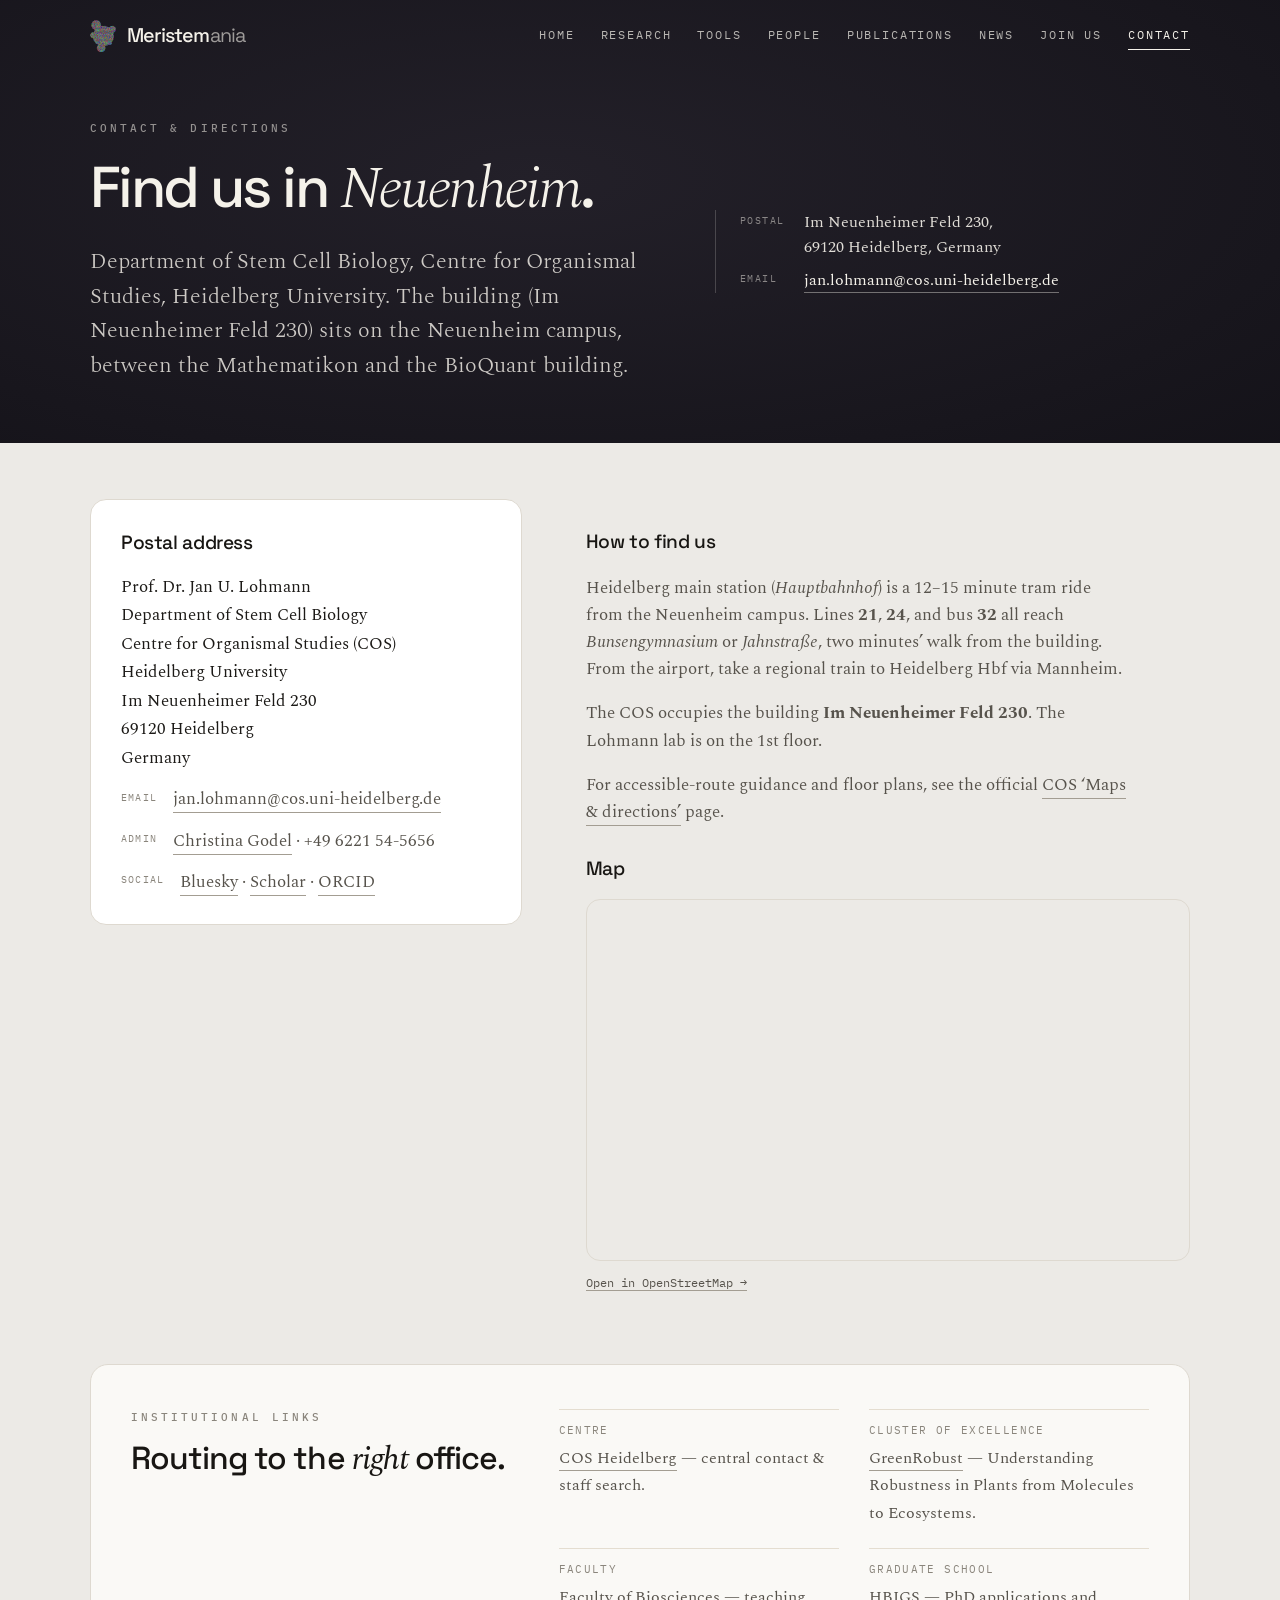
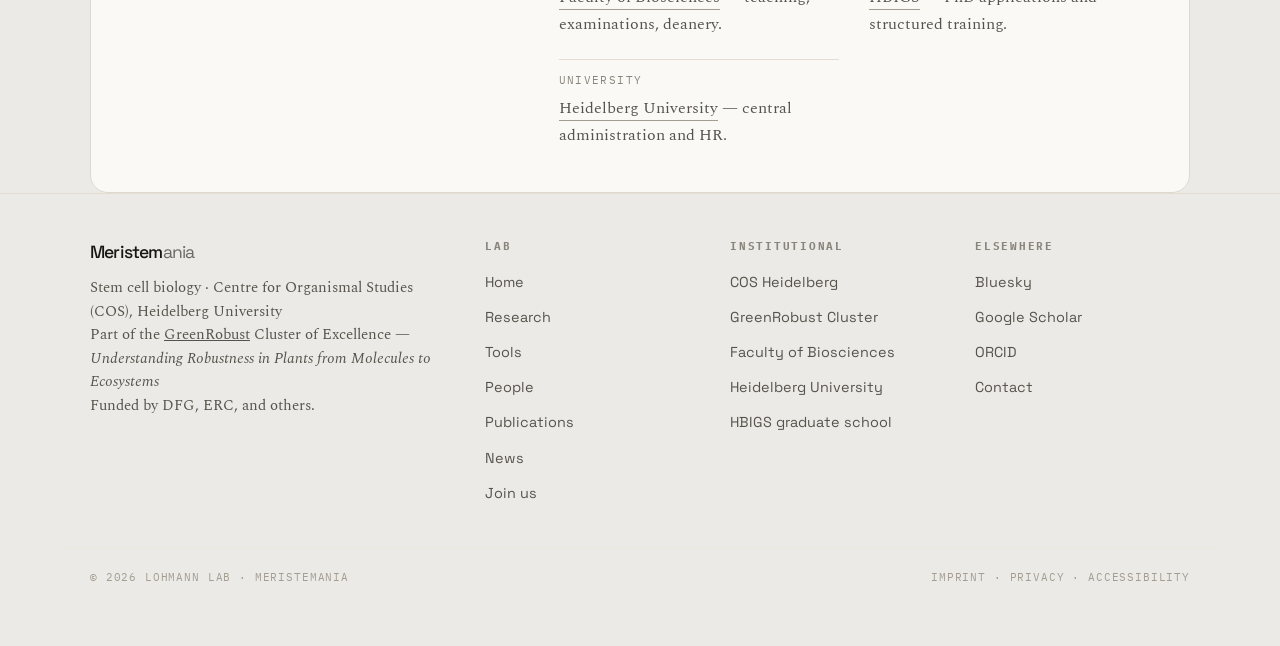
==== commit bad50341: "Add Tools page: GreenGate resources + password-gated 3D SAM scRNA explorer; add Tools to nav/footer" ====
--- a/contact.html
+++ b/contact.html
@@ -9,7 +9,7 @@
   <link rel="preconnect" href="https://fonts.googleapis.com">
   <link rel="preconnect" href="https://fonts.gstatic.com" crossorigin>
   <link href="https://fonts.googleapis.com/css2?family=Space+Grotesk:wght@300..700&family=Spectral:ital,wght@0,300;0,400;0,500;0,600;1,400&family=IBM+Plex+Mono:wght@400;500&display=swap" rel="stylesheet">
-  <link rel="stylesheet" href="assets/css/site.css?v=11">
+  <link rel="stylesheet" href="assets/css/site.css?v=12">
 </head>
 <body>
   <header class="top">
@@ -19,6 +19,7 @@
       <nav class="primary" id="nav" aria-label="Primary">
         <a href="index.html">Home</a>
         <a href="research.html">Research</a>
+        <a href="tools.html">Tools</a>
         <a href="people.html">People</a>
         <a href="publications.html">Publications</a>
         <a href="news.html">News</a>
@@ -98,7 +99,7 @@
         <span class="wm">Meristem<span class="suf">ania</span></span>
         <p>Stem cell biology · Centre for Organismal Studies (COS), Heidelberg University<br>Part of the <a href="https://greenrobust.de" rel="noopener noreferrer" target="_blank">GreenRobust</a> Cluster of Excellence — <em>Understanding Robustness in Plants from Molecules to Ecosystems</em><br>Funded by DFG, ERC, and others.</p>
       </div>
-      <div><h4>Lab</h4><ul><li><a href="index.html">Home</a></li><li><a href="research.html">Research</a></li><li><a href="people.html">People</a></li><li><a href="publications.html">Publications</a></li><li><a href="news.html">News</a></li><li><a href="join.html">Join us</a></li></ul></div>
+      <div><h4>Lab</h4><ul><li><a href="index.html">Home</a></li><li><a href="research.html">Research</a></li><li><a href="tools.html">Tools</a></li><li><a href="people.html">People</a></li><li><a href="publications.html">Publications</a></li><li><a href="news.html">News</a></li><li><a href="join.html">Join us</a></li></ul></div>
       <div><h4>Institutional</h4><ul><li><a href="https://www.cos.uni-heidelberg.de/en" rel="noopener noreferrer" target="_blank">COS Heidelberg</a></li><li><a href="https://greenrobust.de" rel="noopener noreferrer" target="_blank">GreenRobust Cluster</a></li><li><a href="https://www.bio.uni-heidelberg.de" rel="noopener noreferrer" target="_blank">Faculty of Biosciences</a></li><li><a href="https://www.uni-heidelberg.de/" rel="noopener noreferrer" target="_blank">Heidelberg University</a></li><li><a href="http://www.hbigs.uni-heidelberg.de/" rel="noopener noreferrer" target="_blank">HBIGS graduate school</a></li></ul></div>
       <div><h4>Elsewhere</h4><ul><li><a href="https://bsky.app/profile/meristemania.bsky.social" rel="noopener noreferrer" target="_blank">Bluesky</a></li><li><a href="https://scholar.google.com/citations?user=BkbnIxkAAAAJ" rel="noopener noreferrer" target="_blank">Google Scholar</a></li><li><a href="https://orcid.org/0000-0003-3667-187X" rel="noopener noreferrer" target="_blank">ORCID</a></li><li><a href="contact.html">Contact</a></li></ul></div>
     </div>
--- a/assets/css/site.css
+++ b/assets/css/site.css
@@ -312,5 +312,25 @@
   .pub .venue{text-align:left}
   .people-grid{grid-template-columns:1fr}
 }
+/* ---------- phones: captions below images, tighter spacing ---------- */
+@media(max-width:600px){
+  /* strip figures (index / research): caption drops below the image */
+  .strip{background:transparent;overflow:visible;border-radius:0}
+  .strip img{border-radius:12px}
+  .strip figcaption{position:static;background:none;color:var(--muted3);
+    padding:12px 2px 0;font-size:.74rem;line-height:1.6}
+  /* dark hero image (publications): caption below, light text on the band */
+  .hero-fig figcaption{position:static;background:none;border-radius:0;
+    color:rgba(245,242,234,.8);padding:12px 2px 0;font-size:.72rem}
+  /* wide framed figure caption already sits below — just tighten */
+  .figure-wide figure{padding:12px}
+  /* tighter heroes + hero stats on small screens */
+  .hero{padding:100px 0 48px}
+  .hero.compact{padding:100px 0 40px}
+  .hero-stats{gap:24px}
+  .hero-stats .v{font-size:1.6rem}
+  .brand-lockup .wm{font-size:1.05rem}
+  .section{padding:44px 0 8px}
+}
 @media(max-width:480px){.foot-in{grid-template-columns:1fr}}
 @media(prefers-reduced-motion:reduce){*{scroll-behavior:auto}.btn:hover,.cardx:hover,.route:hover{transform:none}}
